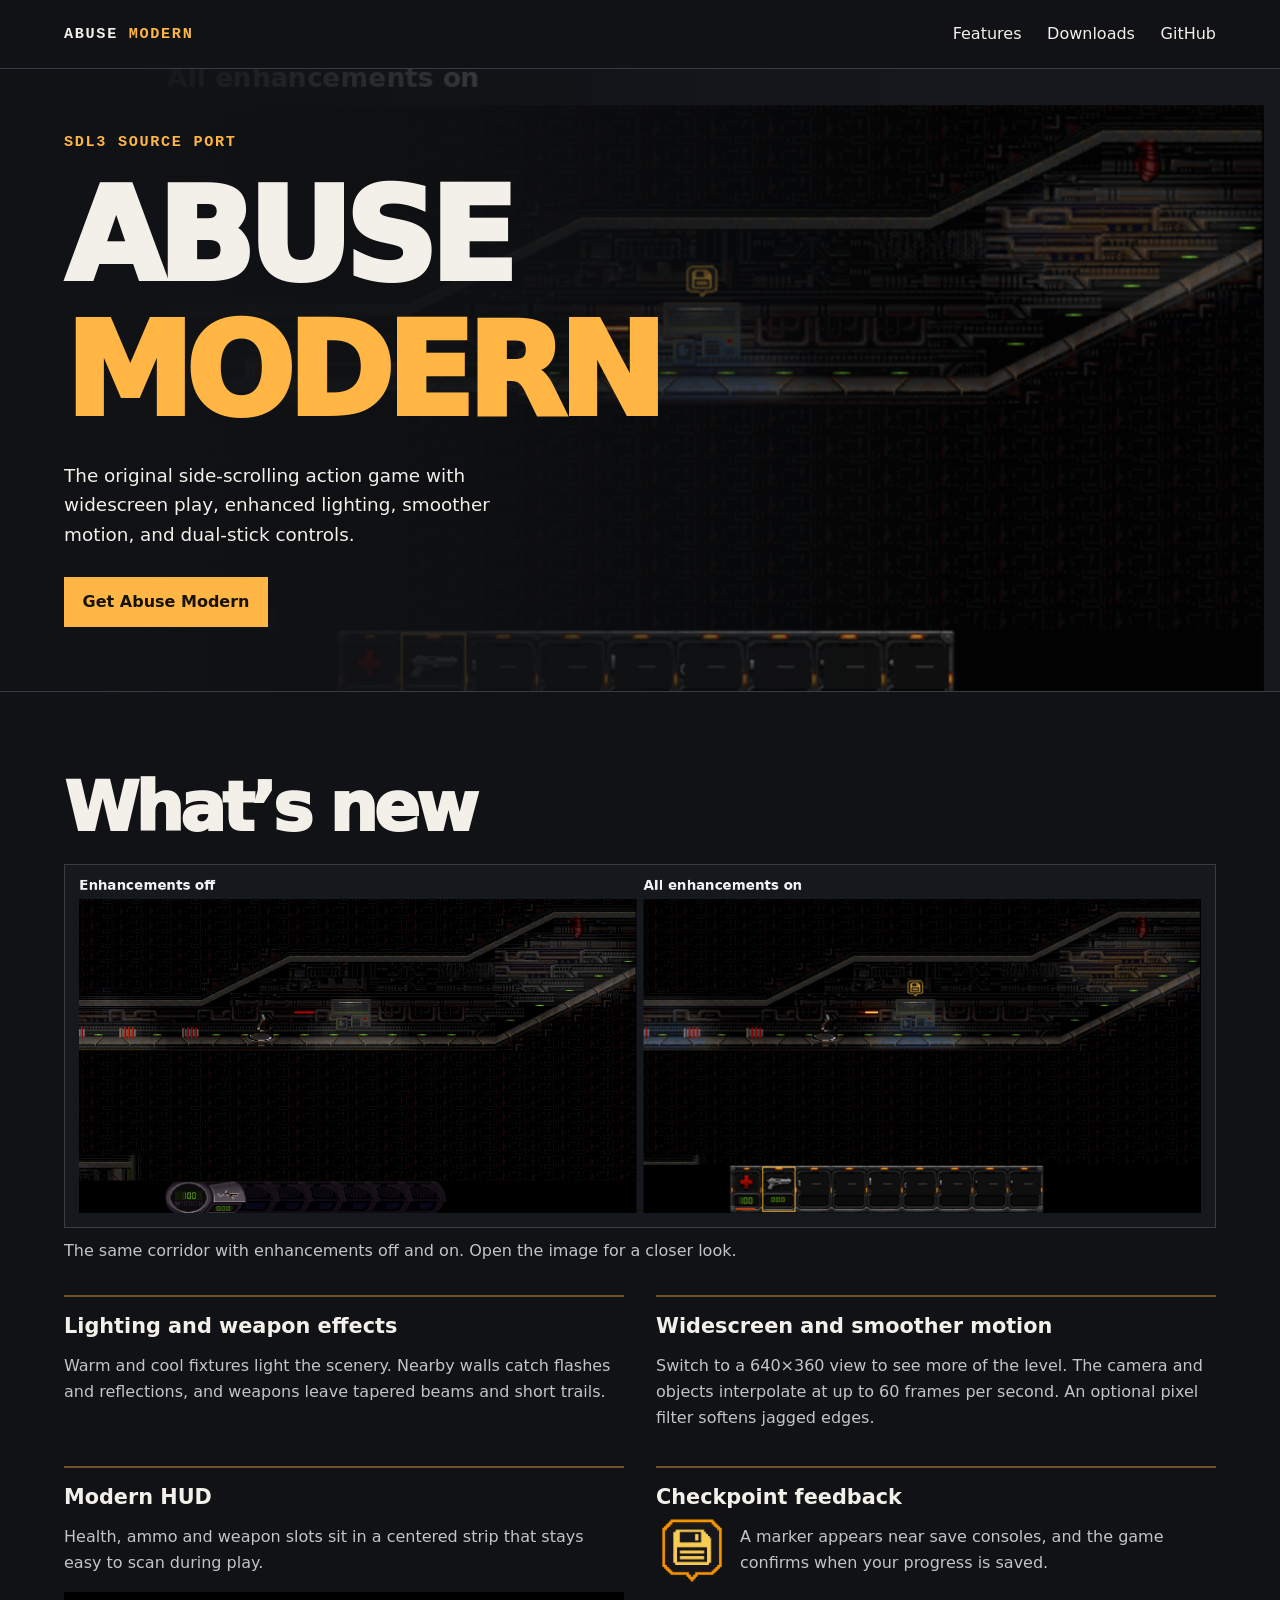
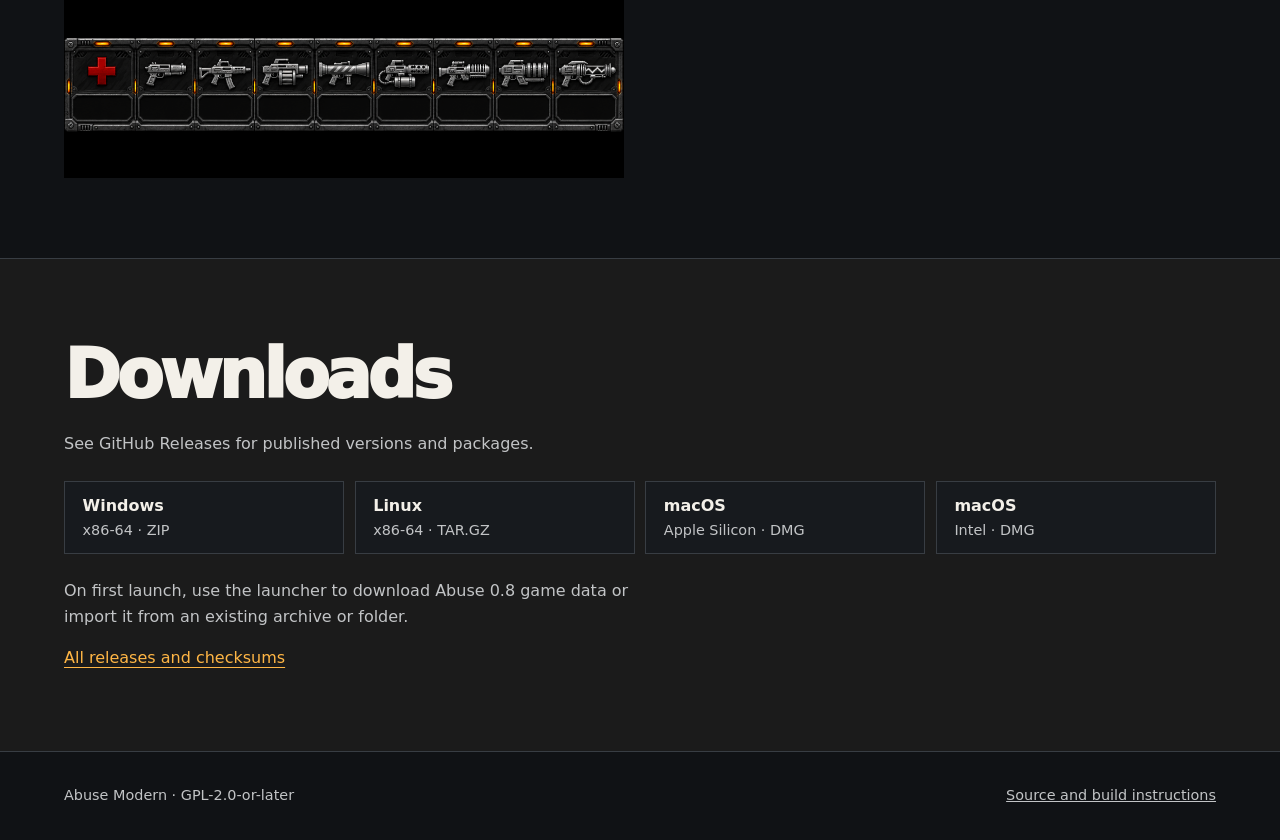
==== index.html @ 90b52fad "Publish Abuse Modern project page" ====
<!doctype html>
<html lang="en">
<head>
  <meta charset="utf-8">
  <meta name="viewport" content="width=device-width, initial-scale=1">
  <meta name="description" content="Abuse Modern brings the original side-scrolling action game to SDL3 with widescreen play, enhanced lighting, a redesigned HUD and dual-stick controls.">
  <meta name="theme-color" content="#101215">
  <title>Abuse Modern · SDL3 source port</title>
  <link rel="stylesheet" href="style.css">
  <script src="releases.js" defer></script>
</head>
<body>
  <header class="masthead">
    <nav class="wrap" aria-label="Main navigation">
      <a class="brand" href="#top">ABUSE <span>MODERN</span></a>
      <div class="nav-links">
        <a href="#features">Features</a>
        <a href="#downloads">Downloads</a>
        <a href="https://github.com/karapant/abuse-modern">GitHub</a>
      </div>
    </nav>
  </header>
  <main id="top">
    <section class="hero" aria-labelledby="title">
      <div class="wrap hero-content">
        <p class="kicker">SDL3 source port</p>
        <h1 id="title">ABUSE <span>MODERN</span></h1>
        <p class="intro">The original side-scrolling action game with widescreen play, enhanced lighting, smoother motion, and dual-stick controls.</p>
        <a class="button primary" href="#downloads">Get Abuse Modern</a>
      </div>
    </section>
    <section class="wrap section" id="features" aria-labelledby="feature-title">
      <h2 id="feature-title">What’s new</h2>
      <figure class="comparison">
        <a href="screenshots/enhancements-comparison.png">
          <img src="screenshots/enhancements-comparison.png" width="1948" height="600" alt="The same corridor with enhancements off on the left and on on the right. The enhanced view shows a redesigned HUD, a gold save marker, a brighter projectile trail and blue light on nearby terrain.">
        </a>
        <figcaption>The same corridor with enhancements off and on. Open the image for a closer look.</figcaption>
      </figure>
      <div class="features">
        <article>
          <h3>Lighting and weapon effects</h3>
          <p>Warm and cool fixtures light the scenery. Nearby walls catch flashes and reflections, and weapons leave tapered beams and short trails.</p>
        </article>
        <article>
          <h3>Widescreen and smoother motion</h3>
          <p>Switch to a 640×360 view to see more of the level. The camera and objects interpolate at up to 60 frames per second. An optional pixel filter softens jagged edges.</p>
        </article>
        <article>
          <h3>Modern HUD</h3>
          <p>Health, ammo and weapon slots sit in a centered strip that stays easy to scan during play.</p>
          <img class="hud" src="screenshots/hud-source.png" width="2172" height="724" loading="lazy" alt="The modern HUD artwork with a red health cross and eight weapon slots.">
        </article>
        <article>
          <h3>Checkpoint feedback</h3>
          <div class="checkpoint">
            <img src="screenshots/checkpoint-marker.png" width="1254" height="1254" loading="lazy" alt="Gold floppy-disk checkpoint marker.">
            <p>A marker appears near save consoles, and the game confirms when your progress is saved.</p>
          </div>
        </article>
      </div>
    </section>
    <section class="download-section" id="downloads" aria-labelledby="download-title">
      <div class="wrap section">
        <h2 id="download-title">Downloads</h2>
        <p id="release-status" role="status">See GitHub Releases for published versions and packages.</p>
        <ul class="downloads">
          <li><a class="button" data-package="windows-x86_64.zip" href="https://github.com/karapant/abuse-modern/releases">Windows <small>x86-64 · ZIP</small></a></li>
          <li><a class="button" data-package="linux-x86_64.tar.gz" href="https://github.com/karapant/abuse-modern/releases">Linux <small>x86-64 · TAR.GZ</small></a></li>
          <li><a class="button" data-package="macos-arm64.dmg" href="https://github.com/karapant/abuse-modern/releases">macOS <small>Apple Silicon · DMG</small></a></li>
          <li><a class="button" data-package="macos-x86_64.dmg" href="https://github.com/karapant/abuse-modern/releases">macOS <small>Intel · DMG</small></a></li>
        </ul>
        <p class="install">On first launch, use the launcher to download Abuse 0.8 game data or import it from an existing archive or folder.</p>
        <a class="text-link" href="https://github.com/karapant/abuse-modern/releases">All releases and checksums</a>
      </div>
    </section>
  </main>
  <footer class="wrap">
    <span>Abuse Modern · GPL-2.0-or-later</span>
    <a href="https://github.com/karapant/abuse-modern">Source and build instructions</a>
  </footer>
</body>
</html>
---- style.css ----
:root {
  color-scheme: dark;
  --background: #101215;
  --panel: #171a1e;
  --border: #383d43;
  --text: #f3f0e9;
  --muted: #c2c4c6;
  --accent: #ffb645;
  font-family: system-ui, sans-serif;
  background: var(--background);
  color: var(--text);
}
* { box-sizing: border-box; }
body { margin: 0; line-height: 1.6; }
a { color: inherit; }
a:focus-visible { outline: 3px solid var(--accent); outline-offset: 4px; }
a:hover { color: var(--accent); }
img { display: block; max-width: 100%; height: auto; }
.wrap { width: min(72rem, calc(100% - 3rem)); margin-inline: auto; }
.masthead { background: #101215; border-bottom: 1px solid var(--border); }
nav, footer { display: flex; align-items: center; justify-content: space-between; flex-wrap: wrap; gap: .75rem 2rem; }
nav { min-height: 4.25rem; padding-block: .8rem; }
nav a { text-decoration: none; }
.nav-links { display: flex; flex-wrap: wrap; gap: .5rem 1.6rem; }
.brand, .kicker { font: 700 .95rem/1.2 ui-monospace, monospace; letter-spacing: .11em; }
.brand span, .hero h1 span, .kicker { color: var(--accent); }
.hero {
  display: grid;
  align-items: center;
  min-height: 31rem;
  border-bottom: 1px solid var(--border);
  background-color: #121517;
  background-image: linear-gradient(90deg, #101215 8%, #101215d9 36%, #10121520 76%), url("screenshots/enhancements-comparison.png");
  background-position: center, right 28%;
  background-size: cover, max(1800px, 175vw) auto;
  background-repeat: no-repeat;
}
.hero-content { padding-block: 4rem; }
.kicker { text-transform: uppercase; margin: 0 0 1.2rem; }
h1, h2, h3 { line-height: 1.05; margin: 0; }
h1, h2 { font-family: "Arial Black", system-ui, sans-serif; font-weight: 950; letter-spacing: -.055em; }
h1 { font-size: clamp(3.6rem, 10vw, 8.4rem); }
h1 span { display: block; }
h2 { font-size: clamp(2.4rem, 5.3vw, 4.5rem); margin-bottom: 1.3rem; }
h3 { font-size: 1.3rem; }
.intro { max-width: 28rem; font-size: 1.15rem; margin-block: 1.35rem 1.75rem; }
.button {
  display: inline-block;
  padding: .7rem 1.1rem;
  background: var(--panel);
  border: 1px solid var(--border);
  font-weight: 750;
  text-decoration: none;
}
.button:hover { border-color: var(--accent); }
.button.primary { background: var(--accent); color: #17120b; border: 1px solid var(--accent); }
.button.primary:hover { background: #ffd085; }
.section { padding-block: clamp(2.8rem, 7vw, 5rem); }
.comparison { margin: 0; }
.comparison a { display: block; padding: .35rem; background: #15191d; border: 1px solid var(--border); }
.comparison a:hover { border-color: var(--accent); }
.comparison img { width: 100%; }
figcaption { margin-top: .6rem; color: var(--muted); }
.features { display: grid; grid-template-columns: repeat(2, minmax(0, 1fr)); gap: 1.25rem 2rem; margin-top: 2rem; }
.features article { border-top: 2px solid #725129; padding-top: 1.15rem; }
.features p, .install, #release-status { color: var(--muted); max-width: 58ch; }
.hud { width: 100%; background: black; }
.checkpoint { display: flex; align-items: center; gap: .75rem; }
.checkpoint img { width: 4.5rem; flex: none; }
.download-section { background: #1b1b1b; border-block: 1px solid var(--border); }
.downloads { list-style: none; padding: 0; display: grid; grid-template-columns: repeat(4, minmax(0, 1fr)); gap: .65rem; margin-block: 1.5rem; }
.downloads .button { width: 100%; height: 100%; }
.downloads small { display: block; color: var(--muted); font-size: .9rem; font-weight: 500; }
.text-link { color: var(--accent); text-underline-offset: .22em; }
footer { min-height: 5.5rem; padding-block: 1.2rem; color: var(--muted); font-size: .9rem; }
@media (max-width: 48rem) {
  .downloads { grid-template-columns: repeat(2, minmax(0, 1fr)); }
  .hero { min-height: 26rem; }
}
@media (max-width: 34rem) {
  .wrap { width: calc(100% - 2rem); }
  .features { grid-template-columns: 1fr; }
  .hero { background-image: linear-gradient(90deg, #101215f5, #10121582), url("screenshots/enhancements-comparison.png"); }
  .hero-content { padding-block: 3rem; }
}
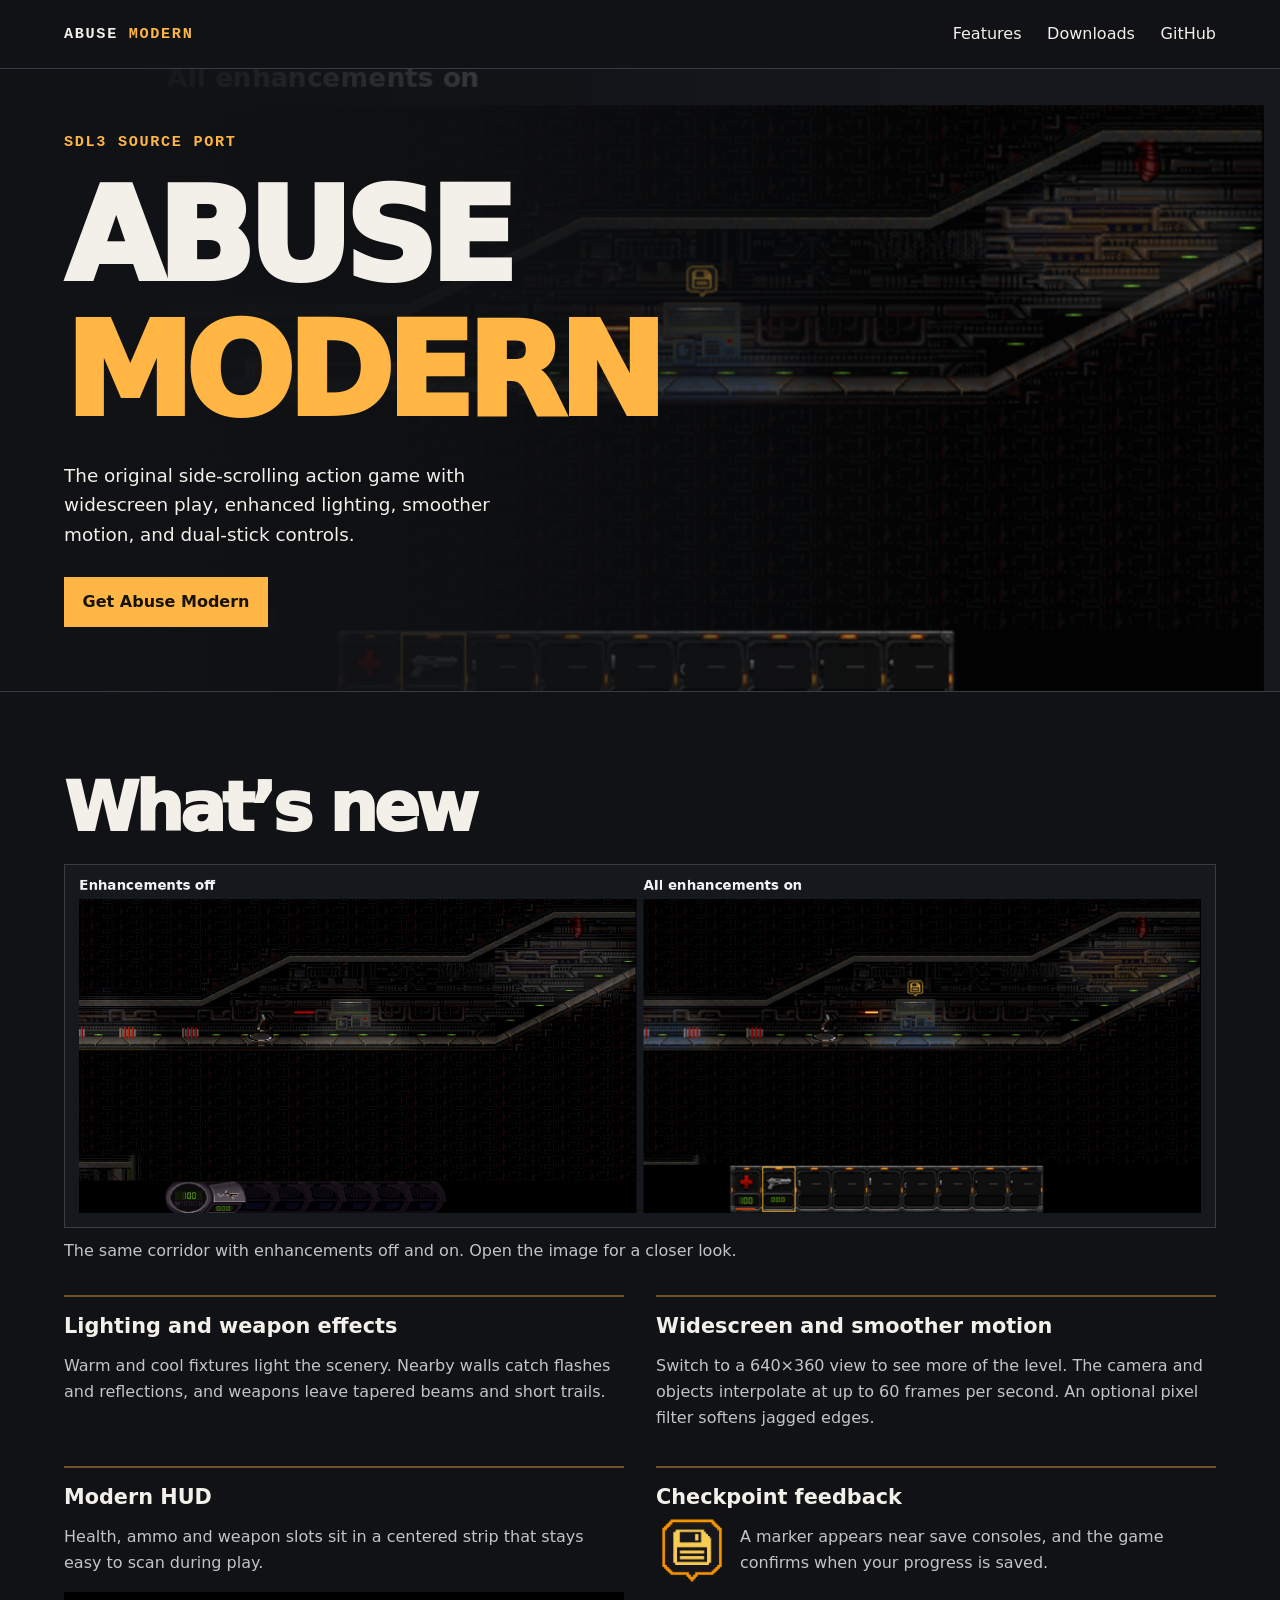
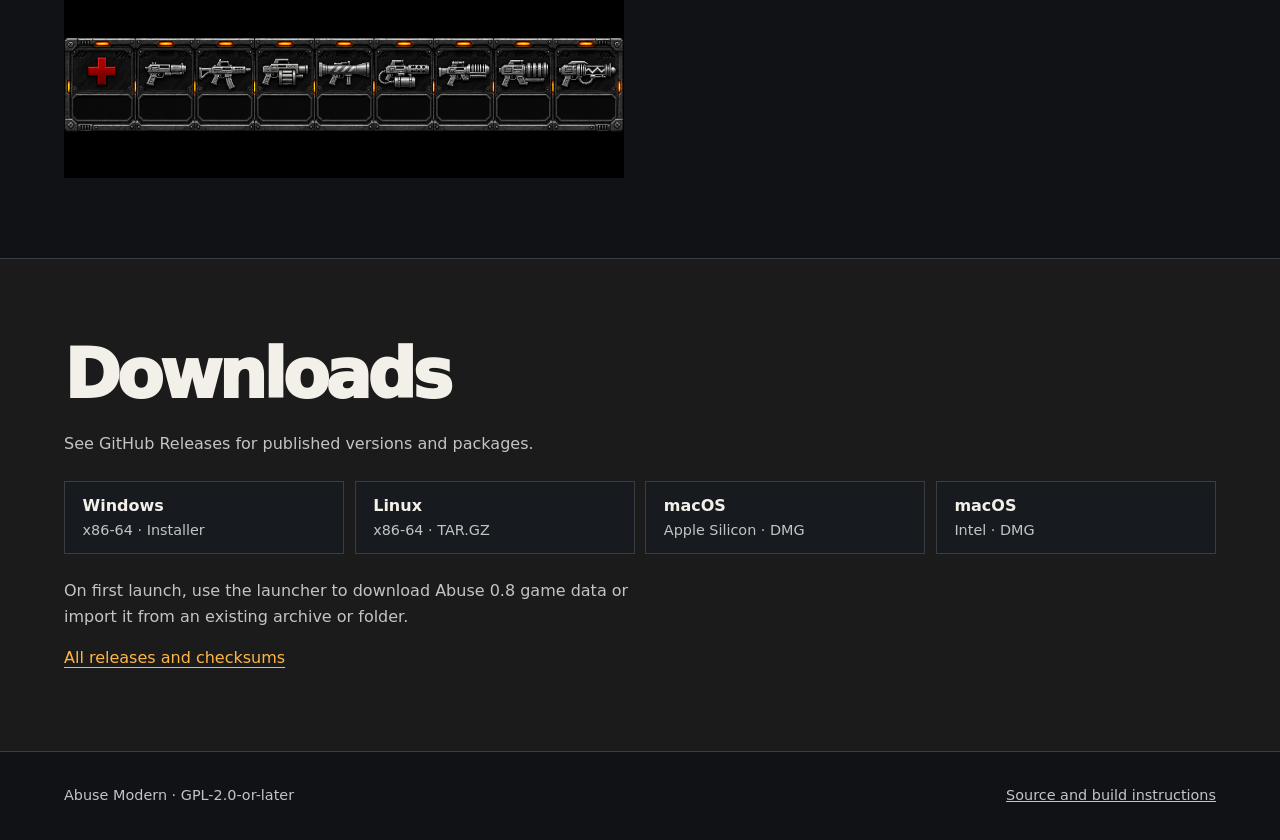
==== commit 89dd195a: "Point the Windows download button at the setup executable" ====
--- a/index.html
+++ b/index.html
@@ -65,7 +65,7 @@
         <h2 id="download-title">Downloads</h2>
         <p id="release-status" role="status">See GitHub Releases for published versions and packages.</p>
         <ul class="downloads">
-          <li><a class="button" data-package="windows-x86_64.zip" href="https://github.com/karapant/abuse-modern/releases">Windows <small>x86-64 · ZIP</small></a></li>
+          <li><a class="button" data-package="windows-x86_64-setup.exe" href="https://github.com/karapant/abuse-modern/releases">Windows <small>x86-64 · Installer</small></a></li>
           <li><a class="button" data-package="linux-x86_64.tar.gz" href="https://github.com/karapant/abuse-modern/releases">Linux <small>x86-64 · TAR.GZ</small></a></li>
           <li><a class="button" data-package="macos-arm64.dmg" href="https://github.com/karapant/abuse-modern/releases">macOS <small>Apple Silicon · DMG</small></a></li>
           <li><a class="button" data-package="macos-x86_64.dmg" href="https://github.com/karapant/abuse-modern/releases">macOS <small>Intel · DMG</small></a></li>
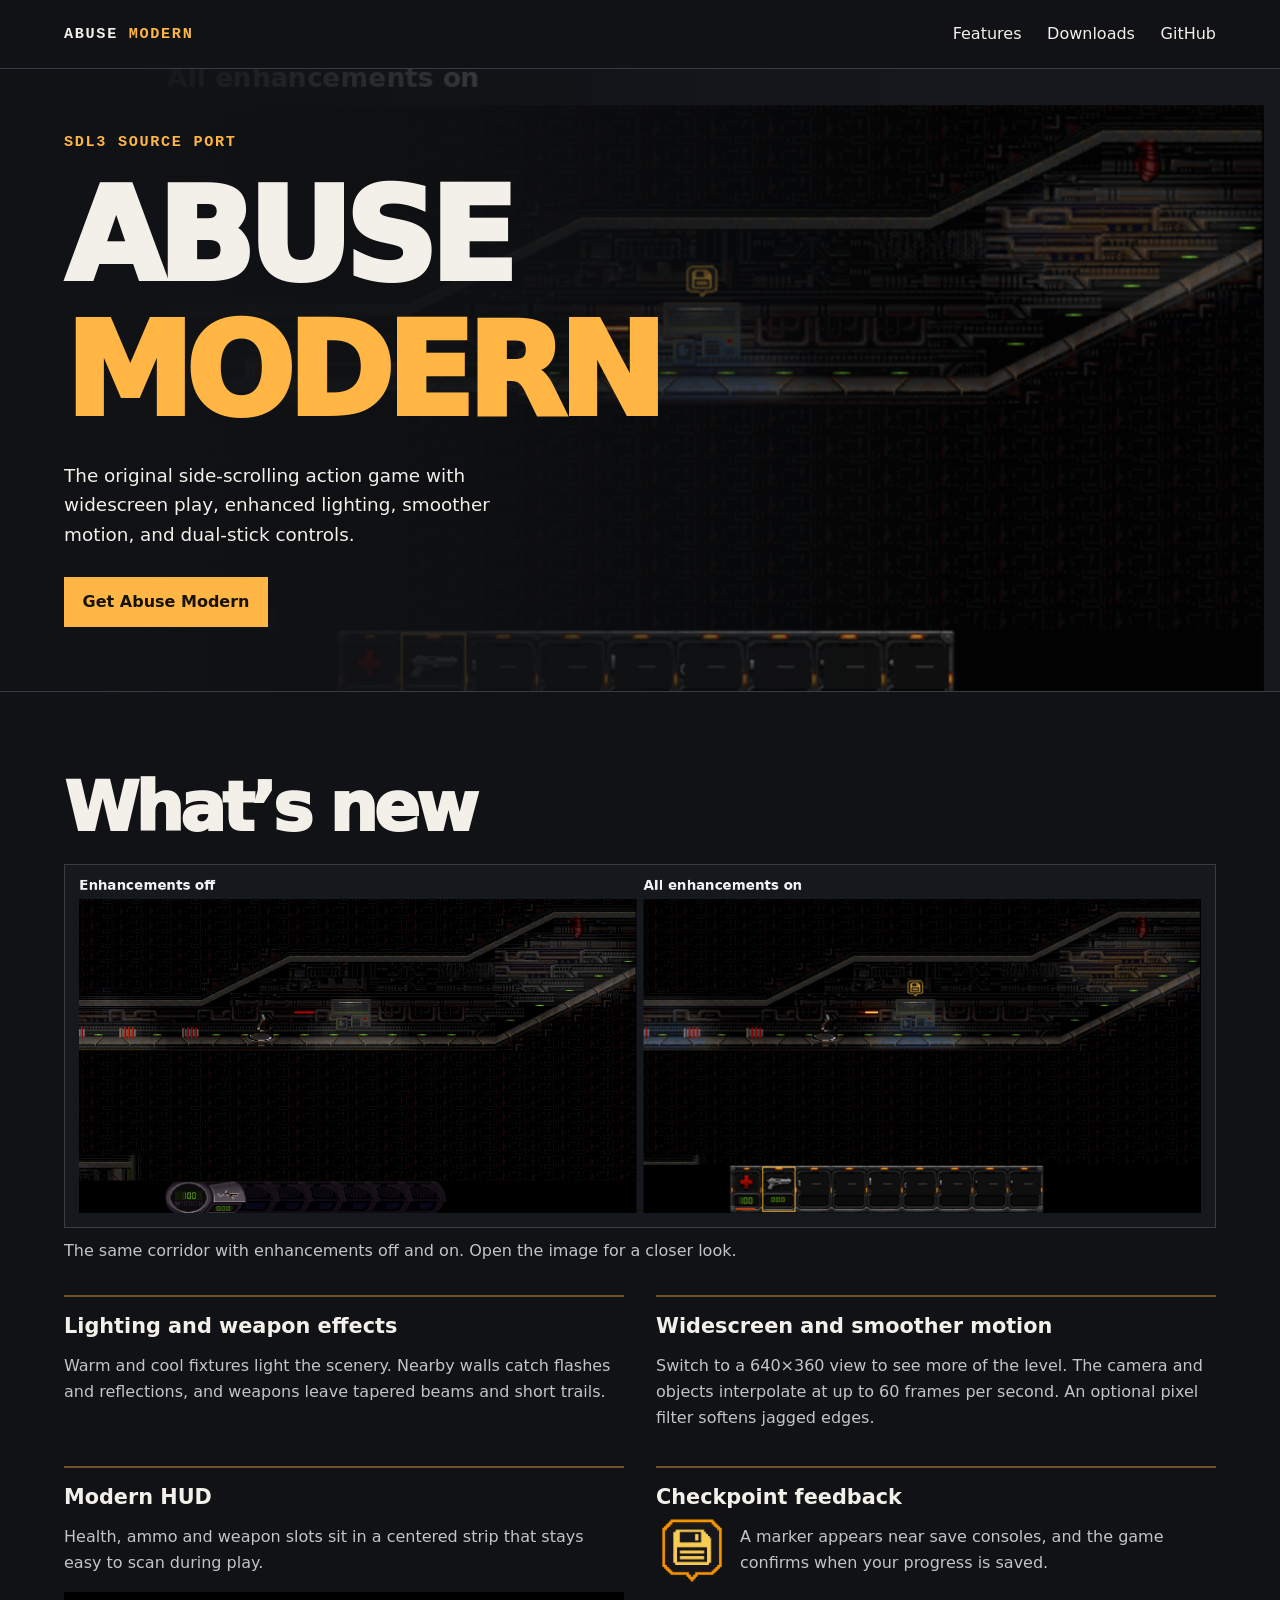
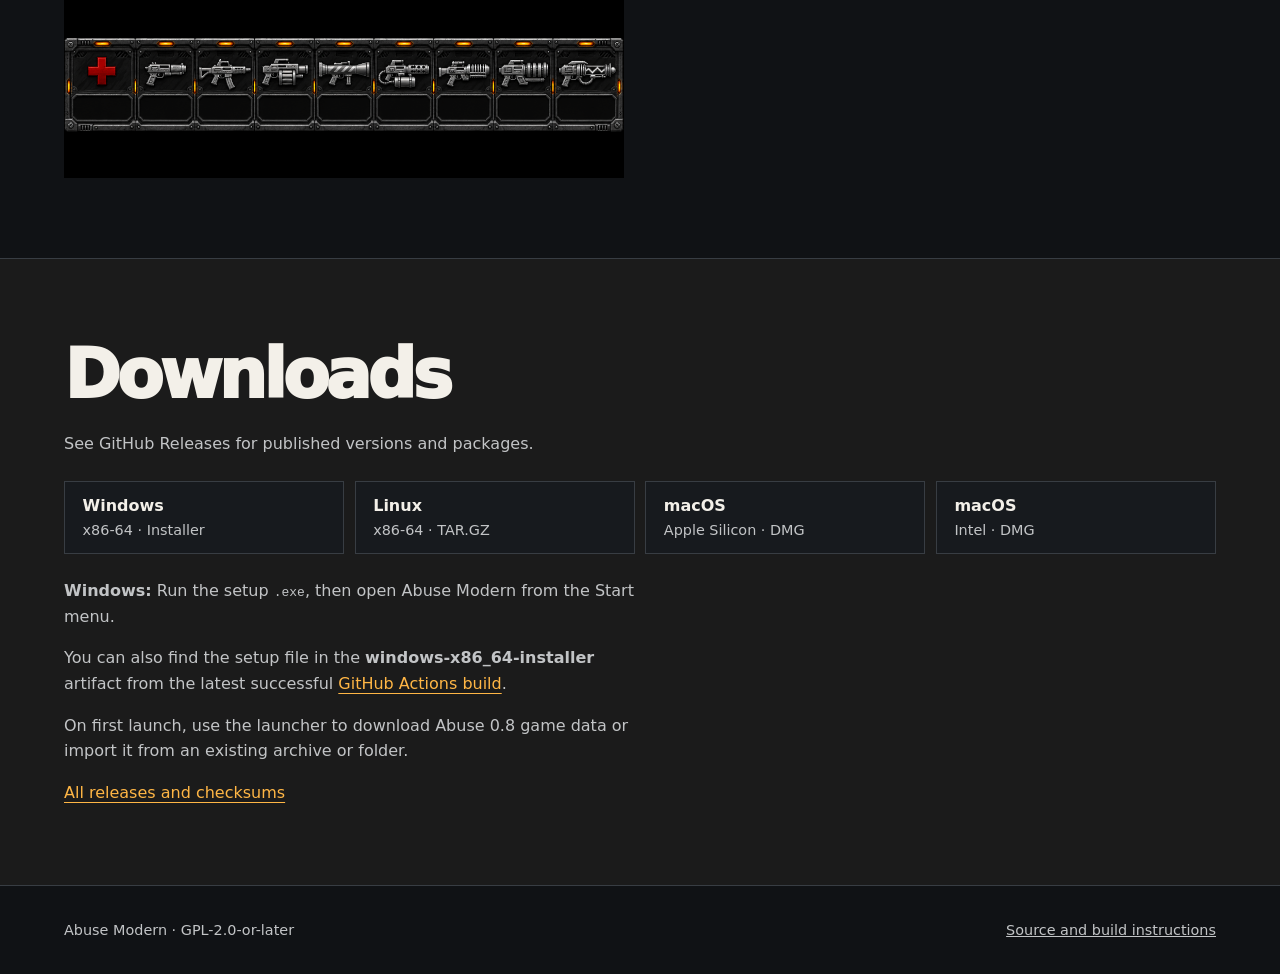
==== commit f9c3a434: "Show Windows setup instructions and the current build link" ====
--- a/index.html
+++ b/index.html
@@ -70,6 +70,8 @@
           <li><a class="button" data-package="macos-arm64.dmg" href="https://github.com/karapant/abuse-modern/releases">macOS <small>Apple Silicon · DMG</small></a></li>
           <li><a class="button" data-package="macos-x86_64.dmg" href="https://github.com/karapant/abuse-modern/releases">macOS <small>Intel · DMG</small></a></li>
         </ul>
+        <p class="install"><strong>Windows:</strong> Run the setup <code>.exe</code>, then open Abuse Modern from the Start menu.</p>
+        <p class="install" id="windows-build">You can also find the setup file in the <strong>windows-x86_64-installer</strong> artifact from the latest successful <a class="text-link" href="https://github.com/karapant/abuse-modern/actions/workflows/build.yml?query=branch%3Amain+is%3Asuccess">GitHub Actions build</a>.</p>
         <p class="install">On first launch, use the launcher to download Abuse 0.8 game data or import it from an existing archive or folder.</p>
         <a class="text-link" href="https://github.com/karapant/abuse-modern/releases">All releases and checksums</a>
       </div>
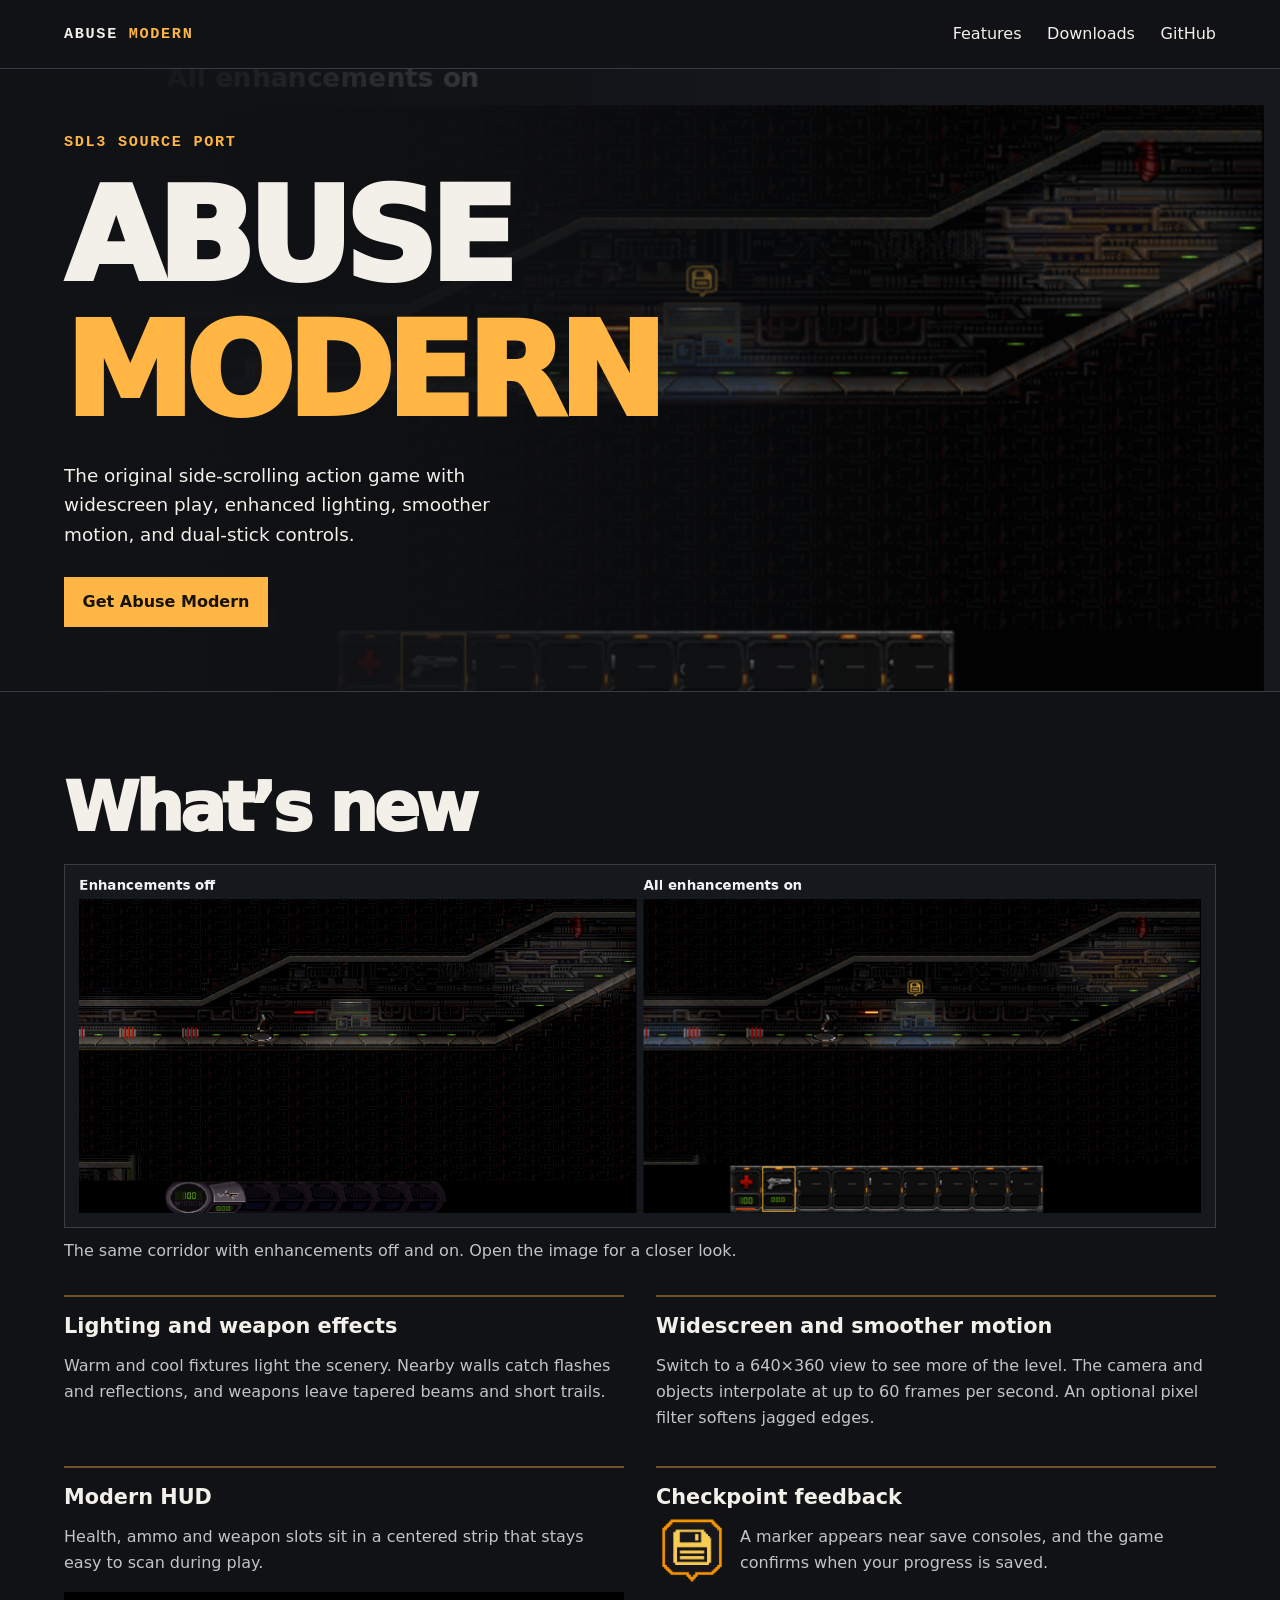
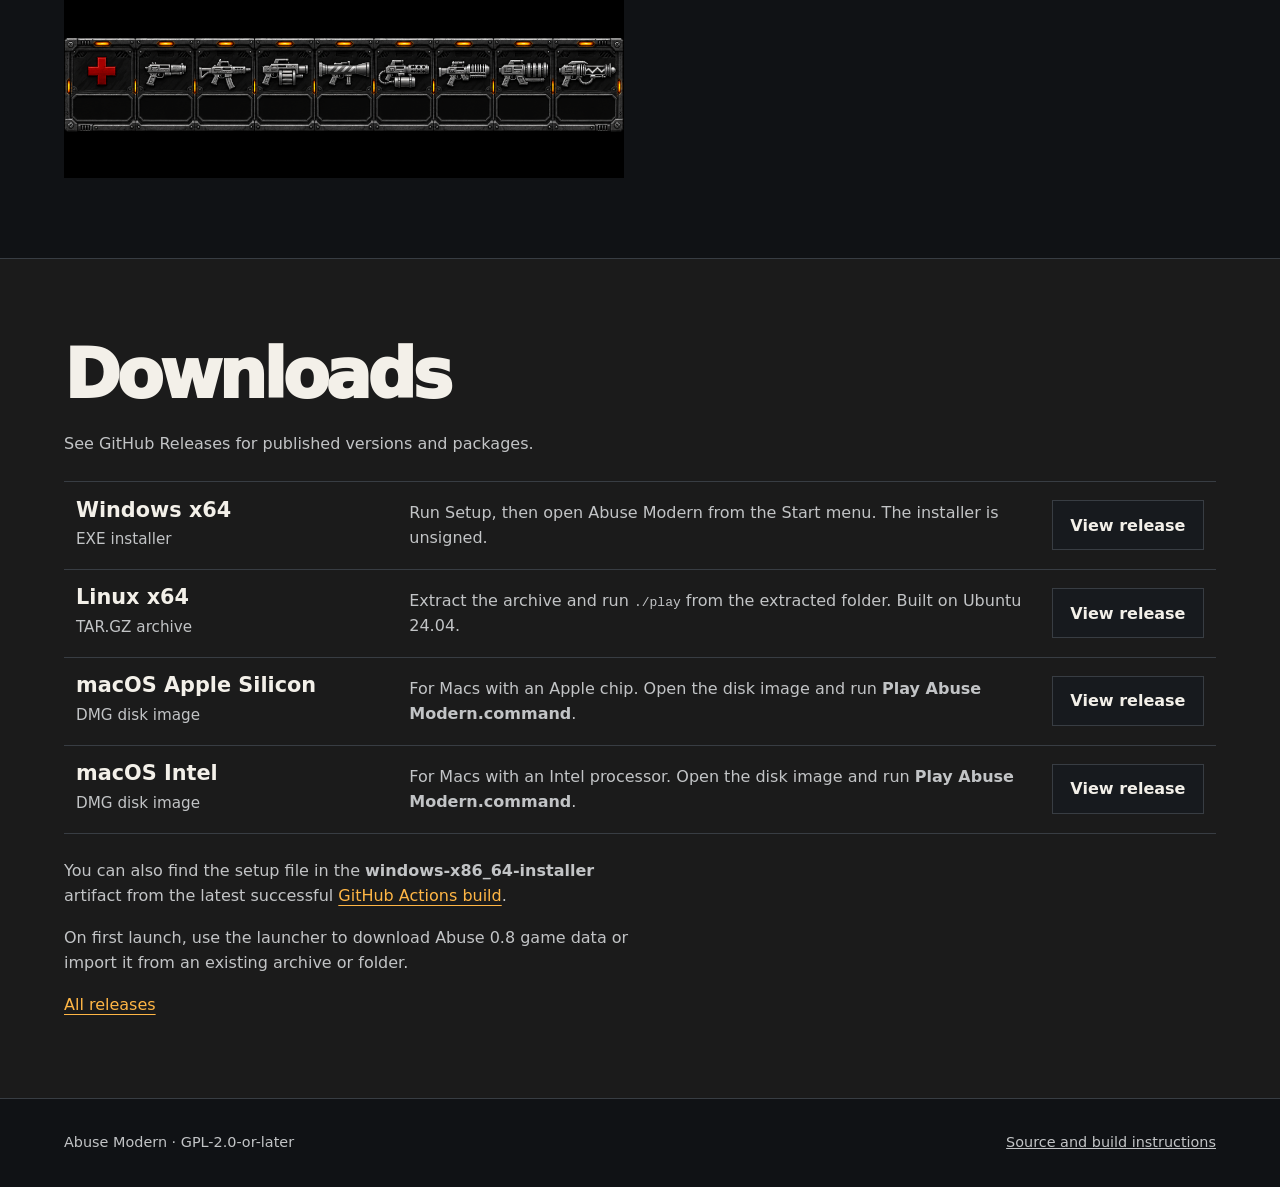
==== commit 30eadc30: "List download sizes and release details on GitHub Pages" ====
--- a/index.html
+++ b/index.html
@@ -63,17 +63,59 @@
     <section class="download-section" id="downloads" aria-labelledby="download-title">
       <div class="wrap section">
         <h2 id="download-title">Downloads</h2>
-        <p id="release-status" role="status">See GitHub Releases for published versions and packages.</p>
-        <ul class="downloads">
-          <li><a class="button" data-package="windows-x86_64-setup.exe" href="https://github.com/karapant/abuse-modern/releases">Windows <small>x86-64 · Installer</small></a></li>
-          <li><a class="button" data-package="linux-x86_64.tar.gz" href="https://github.com/karapant/abuse-modern/releases">Linux <small>x86-64 · TAR.GZ</small></a></li>
-          <li><a class="button" data-package="macos-arm64.dmg" href="https://github.com/karapant/abuse-modern/releases">macOS <small>Apple Silicon · DMG</small></a></li>
-          <li><a class="button" data-package="macos-x86_64.dmg" href="https://github.com/karapant/abuse-modern/releases">macOS <small>Intel · DMG</small></a></li>
+        <div class="release-summary">
+          <p id="release-status" role="status">See GitHub Releases for published versions and packages.</p>
+          <a class="text-link" id="release-notes" hidden>Release notes</a>
+        </div>
+        <ul class="downloads" role="list">
+          <li data-package="windows-x86_64-setup.exe" data-platform="Windows x64">
+            <div class="download-platform">
+              <h3>Windows x64</h3>
+              <p>EXE installer <span data-size hidden></span></p>
+            </div>
+            <p class="download-install">Run Setup, then open Abuse Modern from the Start menu. The installer is unsigned.</p>
+            <div class="download-actions">
+              <a class="button" data-download href="https://github.com/karapant/abuse-modern/releases">View release</a>
+              <a class="text-link" data-checksum hidden>SHA-256</a>
+            </div>
+          </li>
+          <li data-package="linux-x86_64.tar.gz" data-platform="Linux x64">
+            <div class="download-platform">
+              <h3>Linux x64</h3>
+              <p>TAR.GZ archive <span data-size hidden></span></p>
+            </div>
+            <p class="download-install">Extract the archive and run <code>./play</code> from the extracted folder. Built on Ubuntu 24.04.</p>
+            <div class="download-actions">
+              <a class="button" data-download href="https://github.com/karapant/abuse-modern/releases">View release</a>
+              <a class="text-link" data-checksum hidden>SHA-256</a>
+            </div>
+          </li>
+          <li data-package="macos-arm64.dmg" data-platform="macOS Apple Silicon">
+            <div class="download-platform">
+              <h3>macOS Apple Silicon</h3>
+              <p>DMG disk image <span data-size hidden></span></p>
+            </div>
+            <p class="download-install">For Macs with an Apple chip. Open the disk image and run <strong>Play Abuse Modern.command</strong>.</p>
+            <div class="download-actions">
+              <a class="button" data-download href="https://github.com/karapant/abuse-modern/releases">View release</a>
+              <a class="text-link" data-checksum hidden>SHA-256</a>
+            </div>
+          </li>
+          <li data-package="macos-x86_64.dmg" data-platform="macOS Intel">
+            <div class="download-platform">
+              <h3>macOS Intel</h3>
+              <p>DMG disk image <span data-size hidden></span></p>
+            </div>
+            <p class="download-install">For Macs with an Intel processor. Open the disk image and run <strong>Play Abuse Modern.command</strong>.</p>
+            <div class="download-actions">
+              <a class="button" data-download href="https://github.com/karapant/abuse-modern/releases">View release</a>
+              <a class="text-link" data-checksum hidden>SHA-256</a>
+            </div>
+          </li>
         </ul>
-        <p class="install"><strong>Windows:</strong> Run the setup <code>.exe</code>, then open Abuse Modern from the Start menu.</p>
         <p class="install" id="windows-build">You can also find the setup file in the <strong>windows-x86_64-installer</strong> artifact from the latest successful <a class="text-link" href="https://github.com/karapant/abuse-modern/actions/workflows/build.yml?query=branch%3Amain+is%3Asuccess">GitHub Actions build</a>.</p>
         <p class="install">On first launch, use the launcher to download Abuse 0.8 game data or import it from an existing archive or folder.</p>
-        <a class="text-link" href="https://github.com/karapant/abuse-modern/releases">All releases and checksums</a>
+        <a class="text-link" href="https://github.com/karapant/abuse-modern/releases">All releases</a>
       </div>
     </section>
   </main>
--- a/style.css
+++ b/style.css
@@ -68,18 +68,32 @@
 .checkpoint { display: flex; align-items: center; gap: .75rem; }
 .checkpoint img { width: 4.5rem; flex: none; }
 .download-section { background: #1b1b1b; border-block: 1px solid var(--border); }
-.downloads { list-style: none; padding: 0; display: grid; grid-template-columns: repeat(4, minmax(0, 1fr)); gap: .65rem; margin-block: 1.5rem; }
-.downloads .button { width: 100%; height: 100%; }
-.downloads small { display: block; color: var(--muted); font-size: .9rem; font-weight: 500; }
+.release-summary { display: flex; flex-wrap: wrap; align-items: center; gap: .25rem 1.25rem; }
+.release-summary p { margin: 0; }
+.downloads { list-style: none; padding: 0; margin-block: 1.5rem; border-top: 1px solid var(--border); }
+.downloads li {
+  display: grid;
+  grid-template-columns: minmax(12rem, 1fr) minmax(0, 2fr) auto;
+  align-items: center;
+  gap: .65rem 1.5rem;
+  padding: 1.1rem .75rem;
+  border-bottom: 1px solid var(--border);
+}
+.downloads p { margin: 0; color: var(--muted); }
+.download-platform p { margin-top: .35rem; font-size: .95rem; }
+.download-actions { display: flex; flex-wrap: wrap; align-items: center; gap: .65rem 1rem; }
+.download-actions .button { min-width: 8rem; text-align: center; }
 .text-link { color: var(--accent); text-underline-offset: .22em; }
 footer { min-height: 5.5rem; padding-block: 1.2rem; color: var(--muted); font-size: .9rem; }
 @media (max-width: 48rem) {
-  .downloads { grid-template-columns: repeat(2, minmax(0, 1fr)); }
+  .downloads li { grid-template-columns: minmax(0, 1fr) auto; }
+  .download-install { grid-column: 1 / -1; grid-row: 2; }
   .hero { min-height: 26rem; }
 }
 @media (max-width: 34rem) {
   .wrap { width: calc(100% - 2rem); }
   .features { grid-template-columns: 1fr; }
+  .downloads li { grid-template-columns: 1fr; padding-inline: 0; }
   .hero { background-image: linear-gradient(90deg, #101215f5, #10121582), url("screenshots/enhancements-comparison.png"); }
   .hero-content { padding-block: 3rem; }
 }
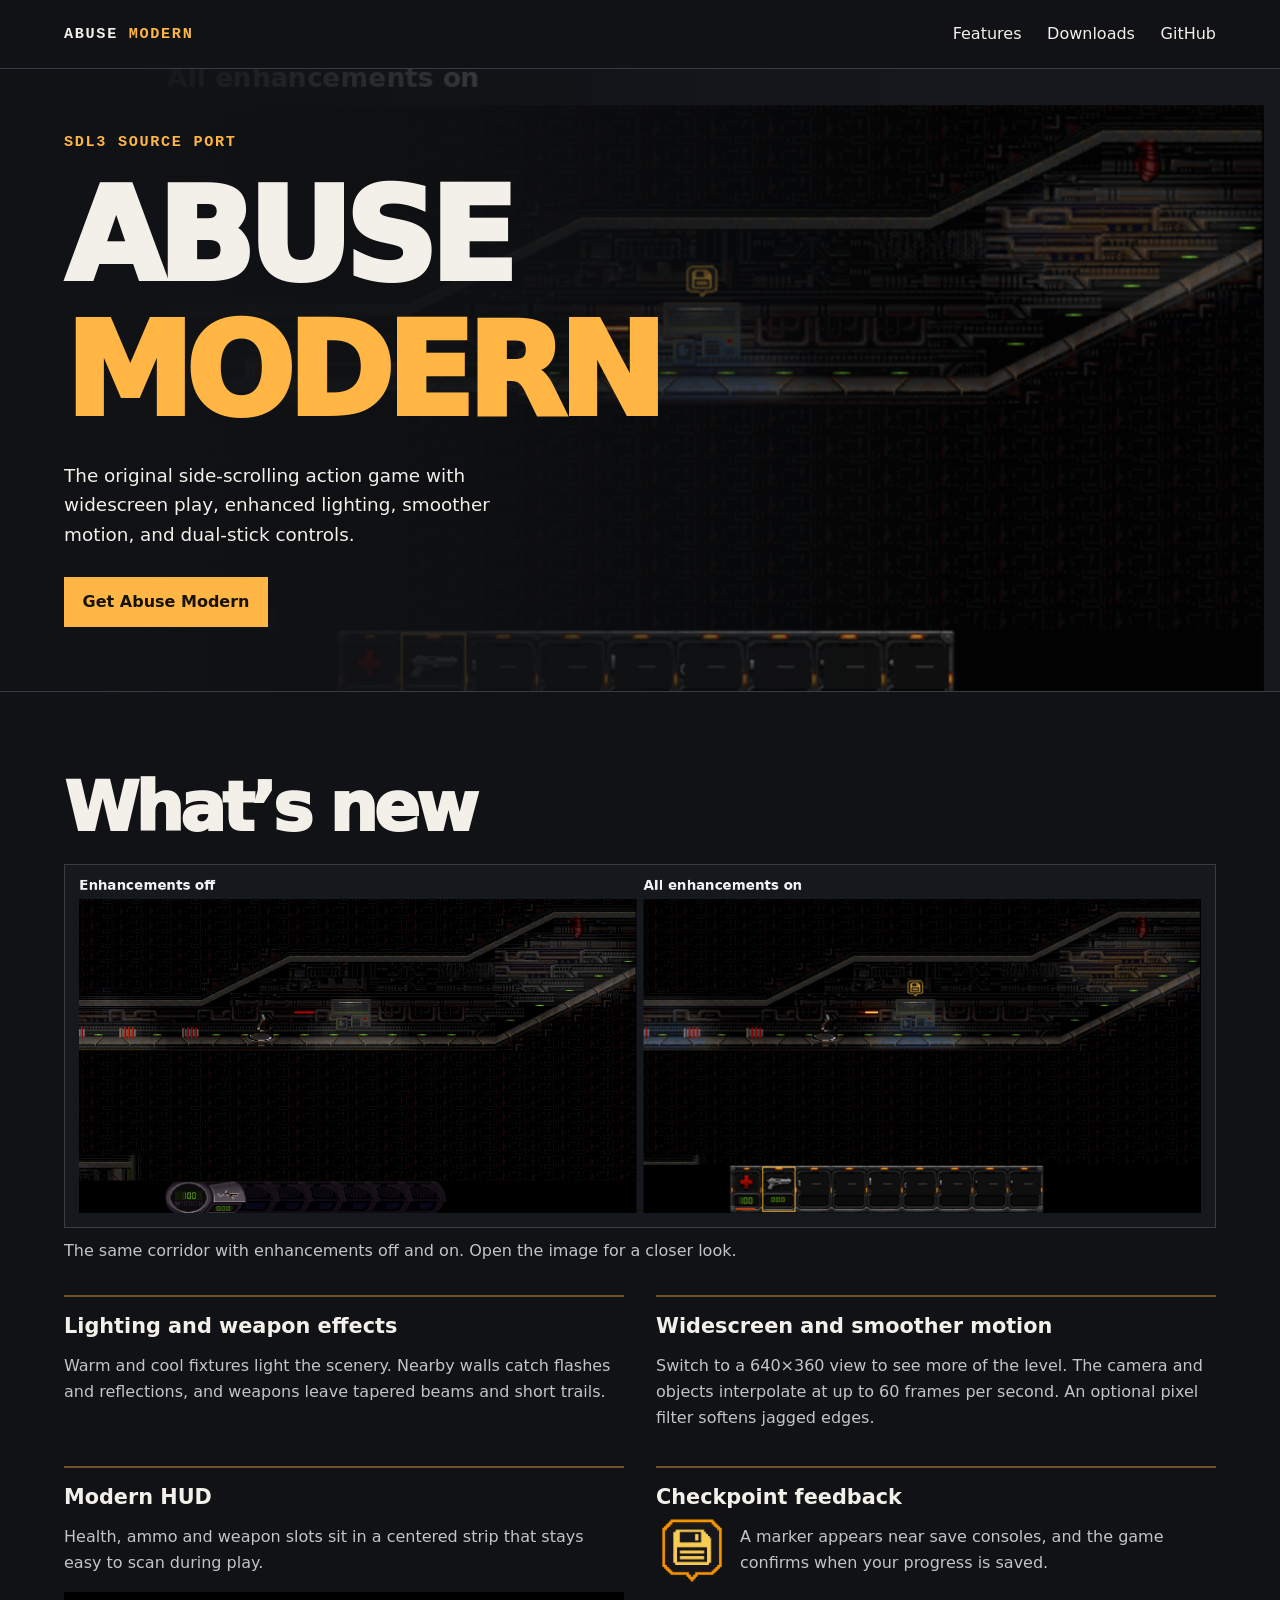
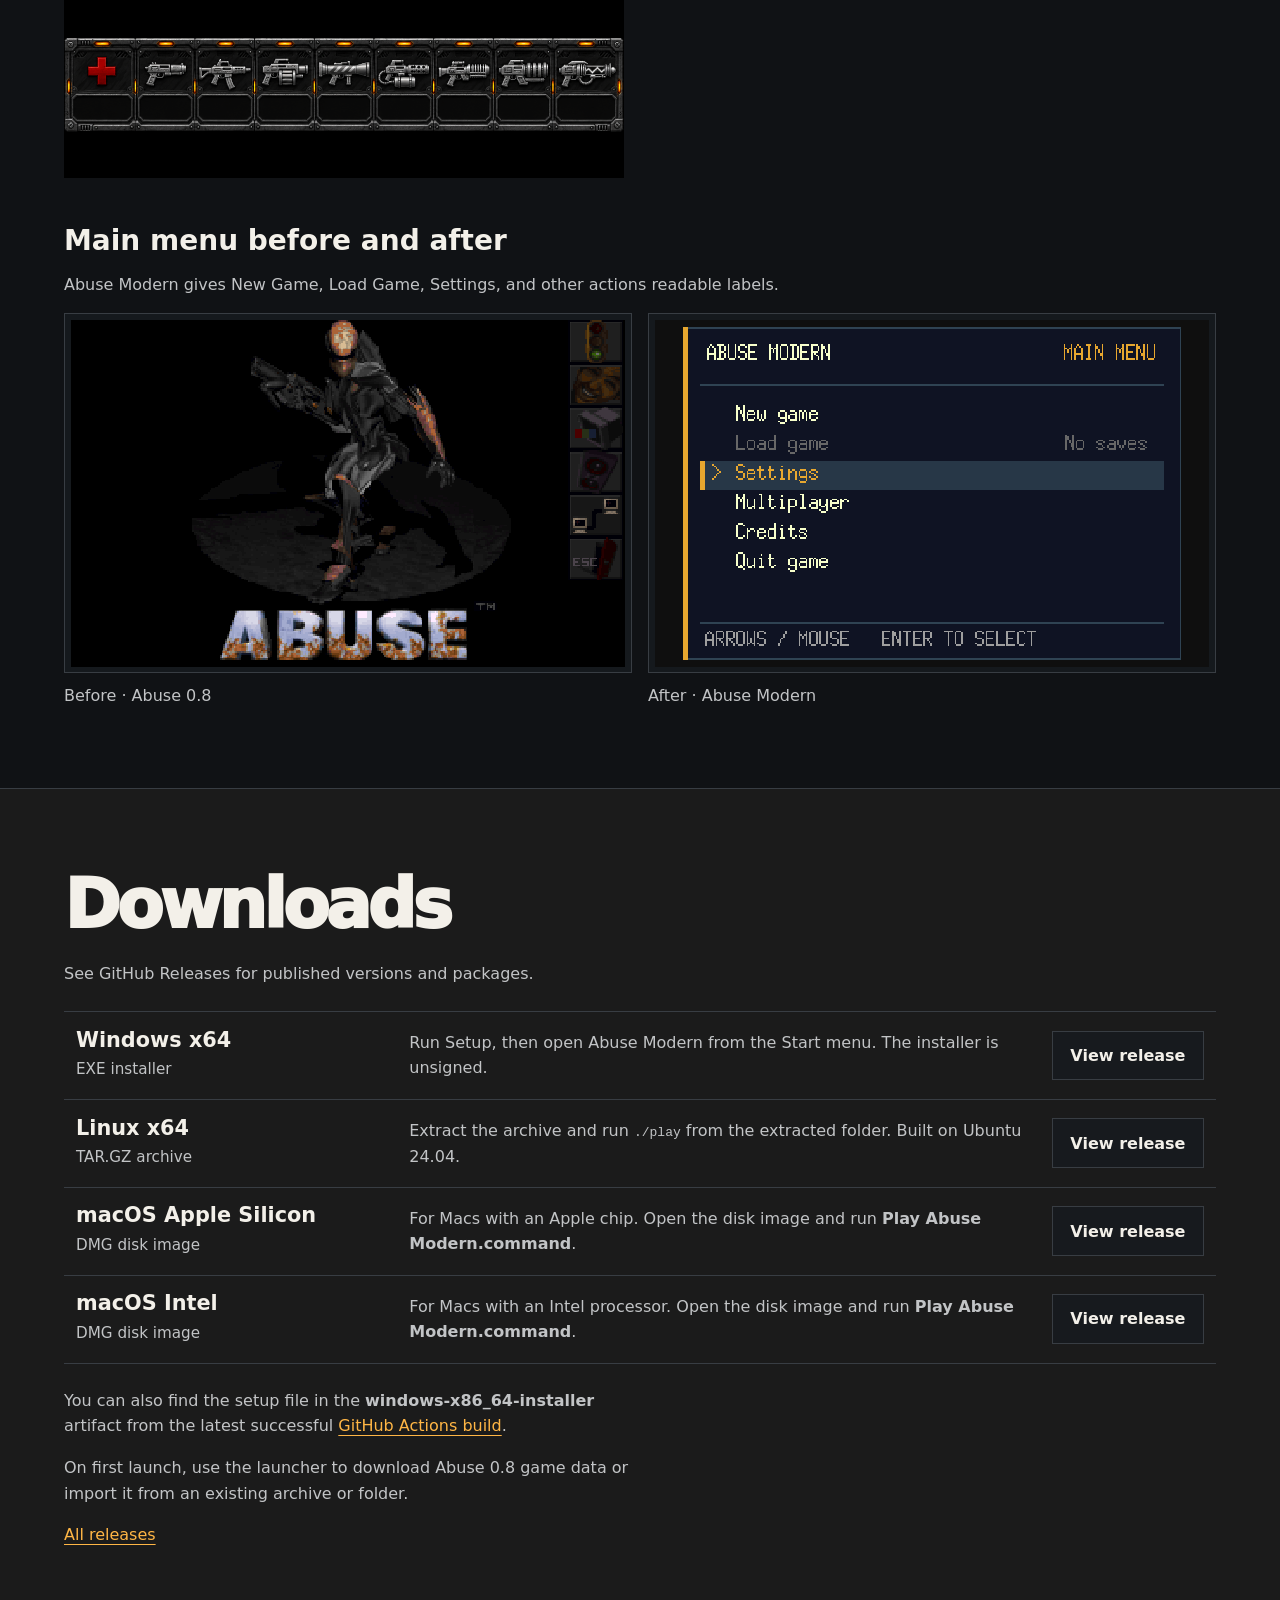
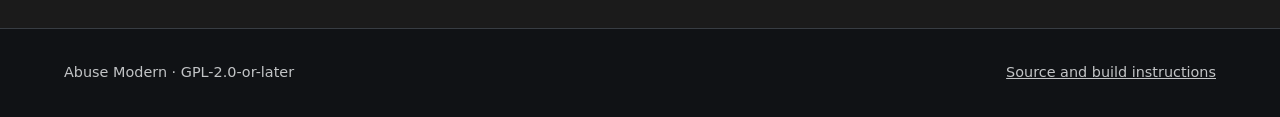
==== commit 338bbbe2: "Show the classic and modern main menus on the project page" ====
--- a/index.html
+++ b/index.html
@@ -59,6 +59,24 @@
           </div>
         </article>
       </div>
+        <section class="menu-comparison" aria-labelledby="menu-title">
+          <h3 id="menu-title">Main menu before and after</h3>
+          <p>Abuse Modern gives New Game, Load Game, Settings, and other actions readable labels.</p>
+          <div class="menu-screenshots">
+            <figure class="comparison">
+              <a href="screenshots/main-menu-classic.png">
+                <img src="screenshots/main-menu-classic.png" width="320" height="200" loading="lazy" alt="The Abuse 0.8 title screen with a vertical strip of unlabeled icon buttons along the right side.">
+              </a>
+              <figcaption>Before · Abuse 0.8</figcaption>
+            </figure>
+            <figure class="comparison">
+              <a href="screenshots/main-menu-modern.png">
+                <img src="screenshots/main-menu-modern.png" width="320" height="200" loading="lazy" alt="The Abuse Modern title screen with a labeled list of main menu actions.">
+              </a>
+              <figcaption>After · Abuse Modern</figcaption>
+            </figure>
+          </div>
+        </section>
     </section>
     <section class="download-section" id="downloads" aria-labelledby="download-title">
       <div class="wrap section">
--- a/style.css
+++ b/style.css
@@ -67,6 +67,11 @@
 .hud { width: 100%; background: black; }
 .checkpoint { display: flex; align-items: center; gap: .75rem; }
 .checkpoint img { width: 4.5rem; flex: none; }
+.menu-comparison { margin-top: 3rem; }
+.menu-comparison h3 { font-size: 1.75rem; }
+.menu-comparison p { color: var(--muted); }
+.menu-screenshots { display: grid; grid-template-columns: repeat(2, minmax(0, 1fr)); gap: 1rem; }
+.menu-screenshots img { image-rendering: pixelated; }
 .download-section { background: #1b1b1b; border-block: 1px solid var(--border); }
 .release-summary { display: flex; flex-wrap: wrap; align-items: center; gap: .25rem 1.25rem; }
 .release-summary p { margin: 0; }
@@ -92,7 +97,7 @@
 }
 @media (max-width: 34rem) {
   .wrap { width: calc(100% - 2rem); }
-  .features { grid-template-columns: 1fr; }
+  .features, .menu-screenshots { grid-template-columns: 1fr; }
   .downloads li { grid-template-columns: 1fr; padding-inline: 0; }
   .hero { background-image: linear-gradient(90deg, #101215f5, #10121582), url("screenshots/enhancements-comparison.png"); }
   .hero-content { padding-block: 3rem; }
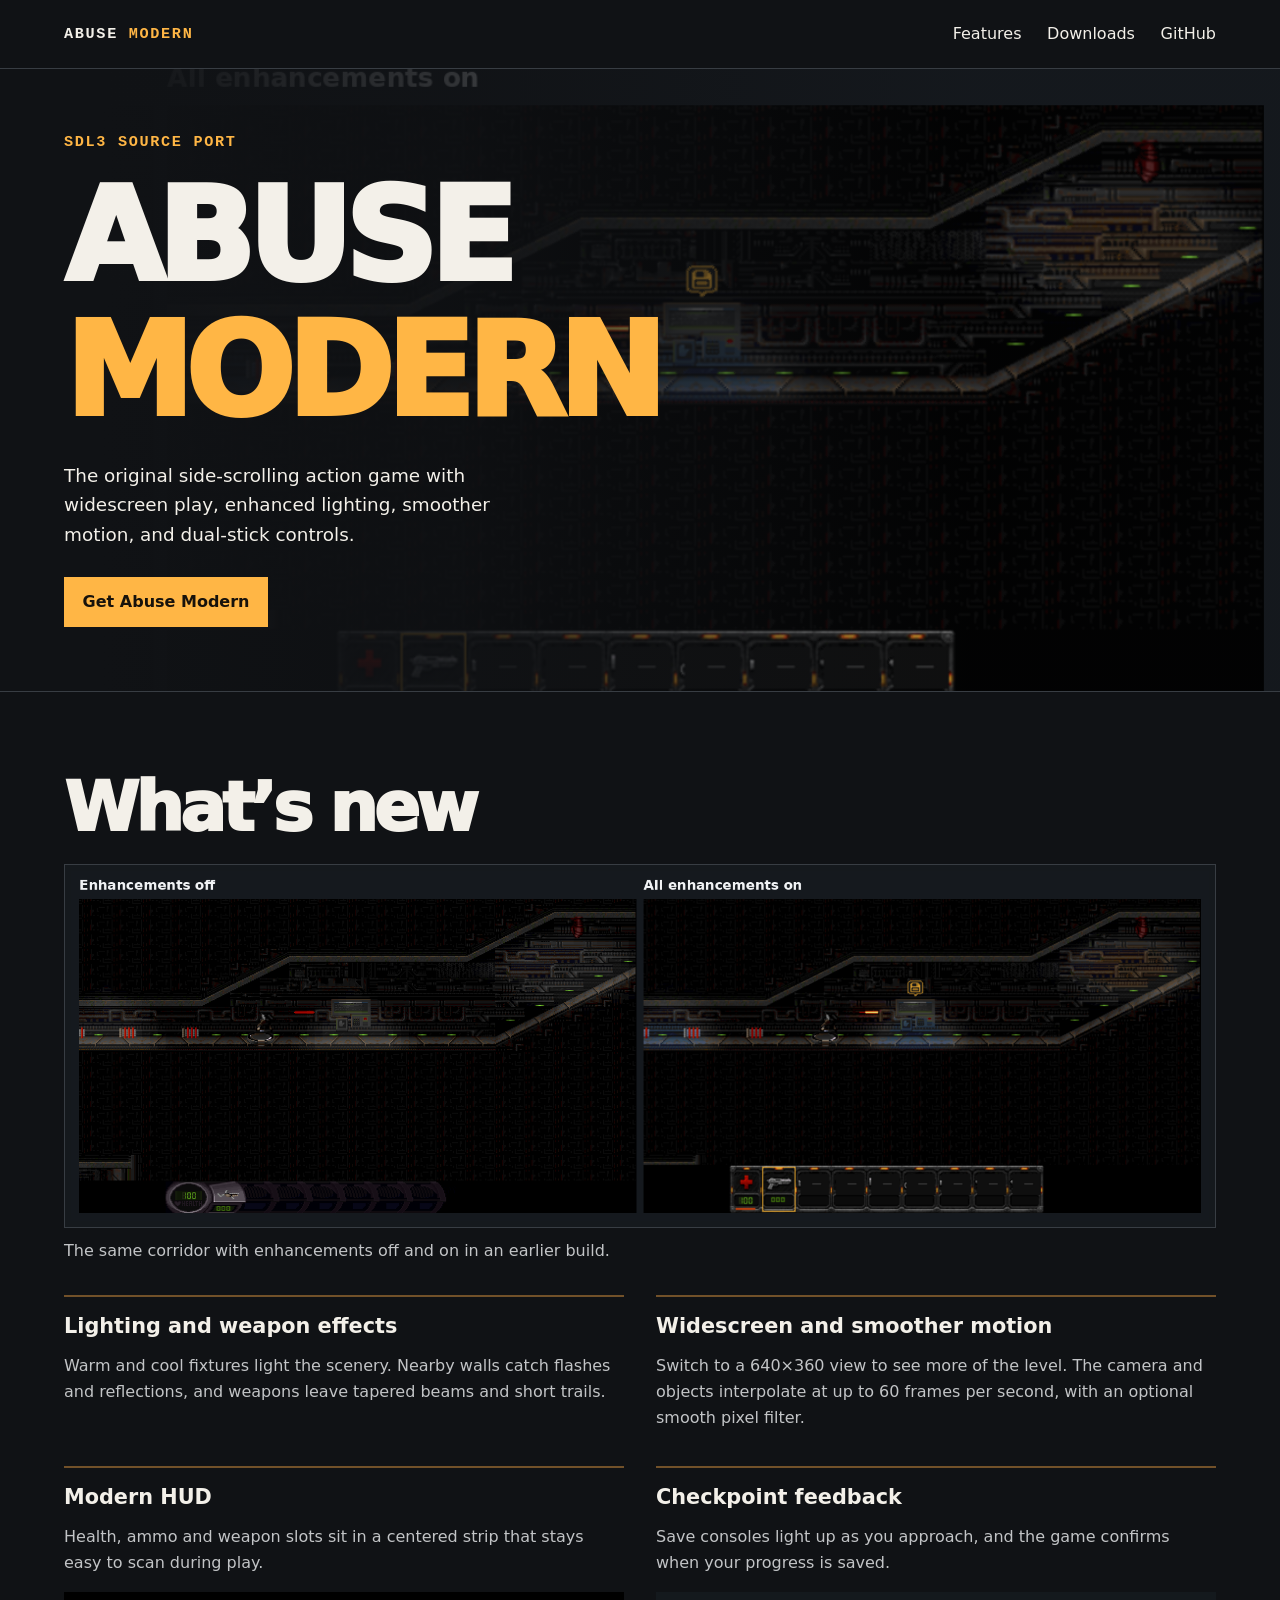
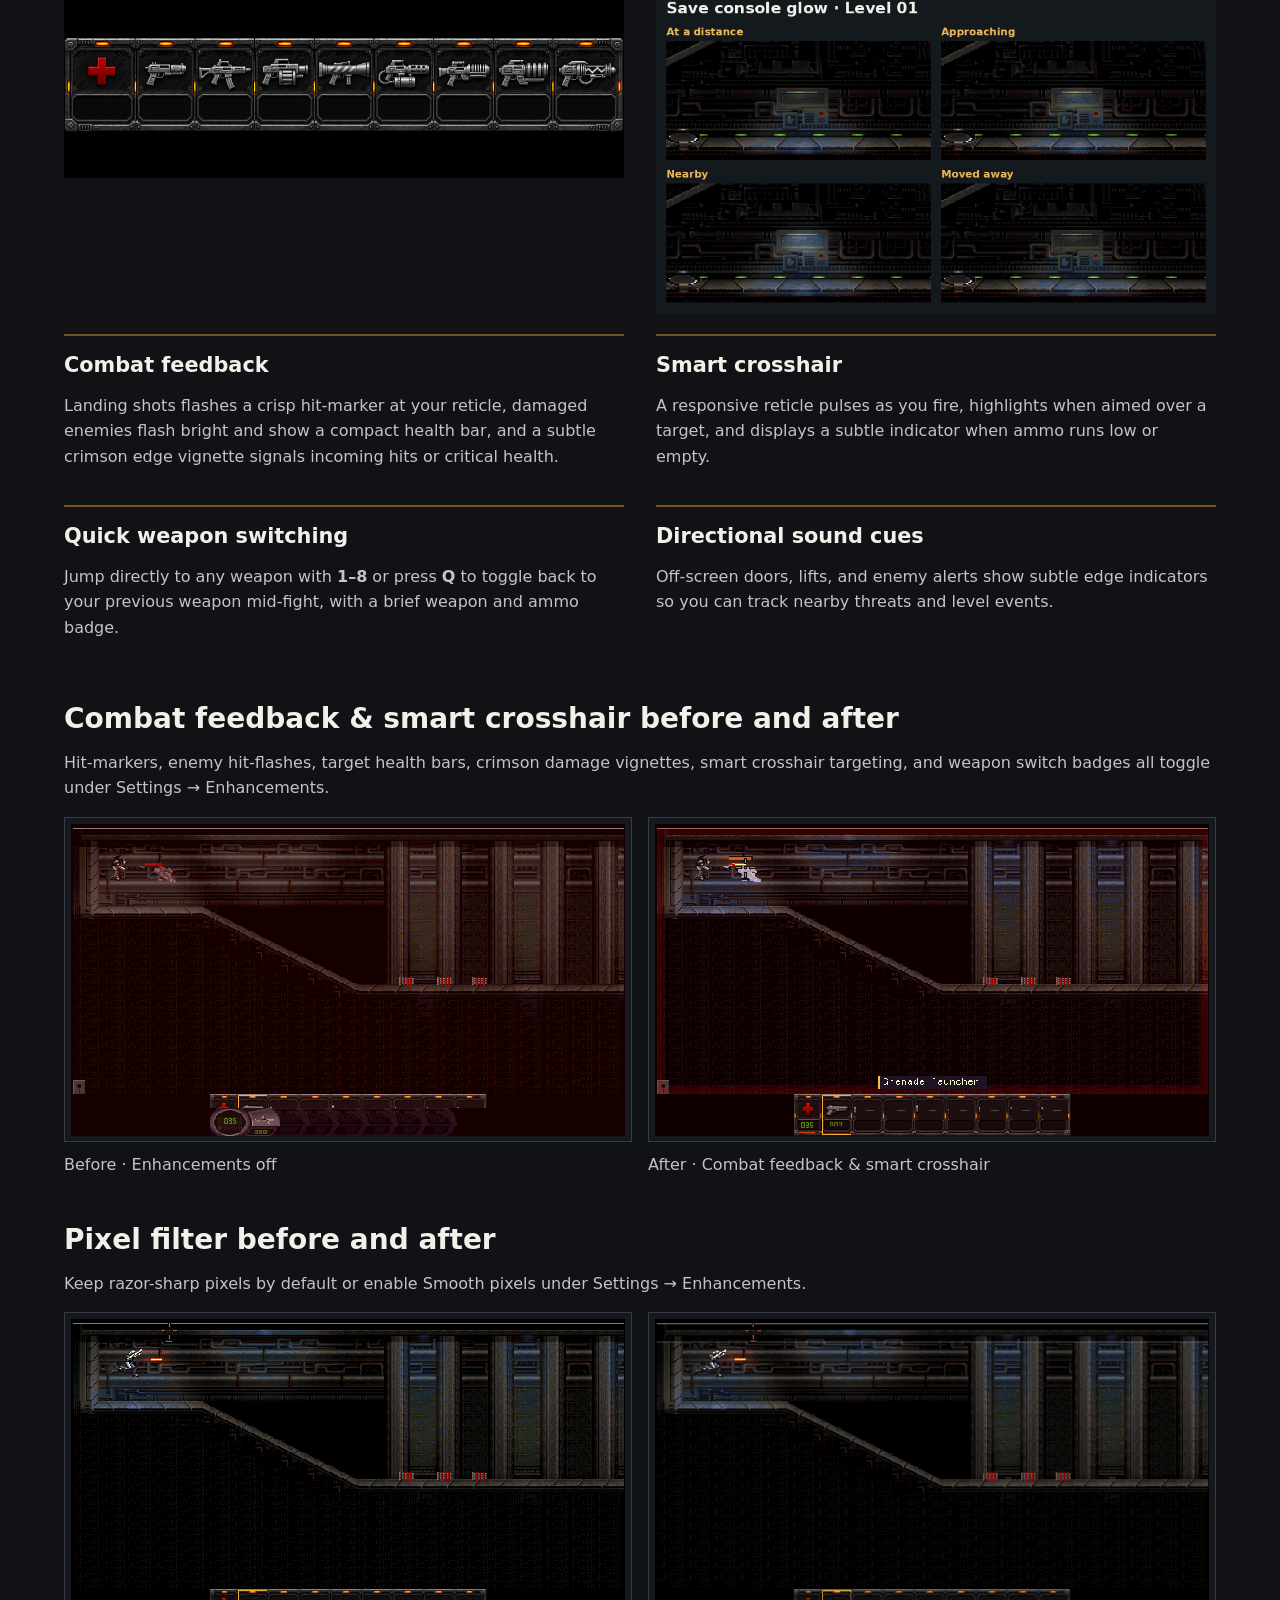
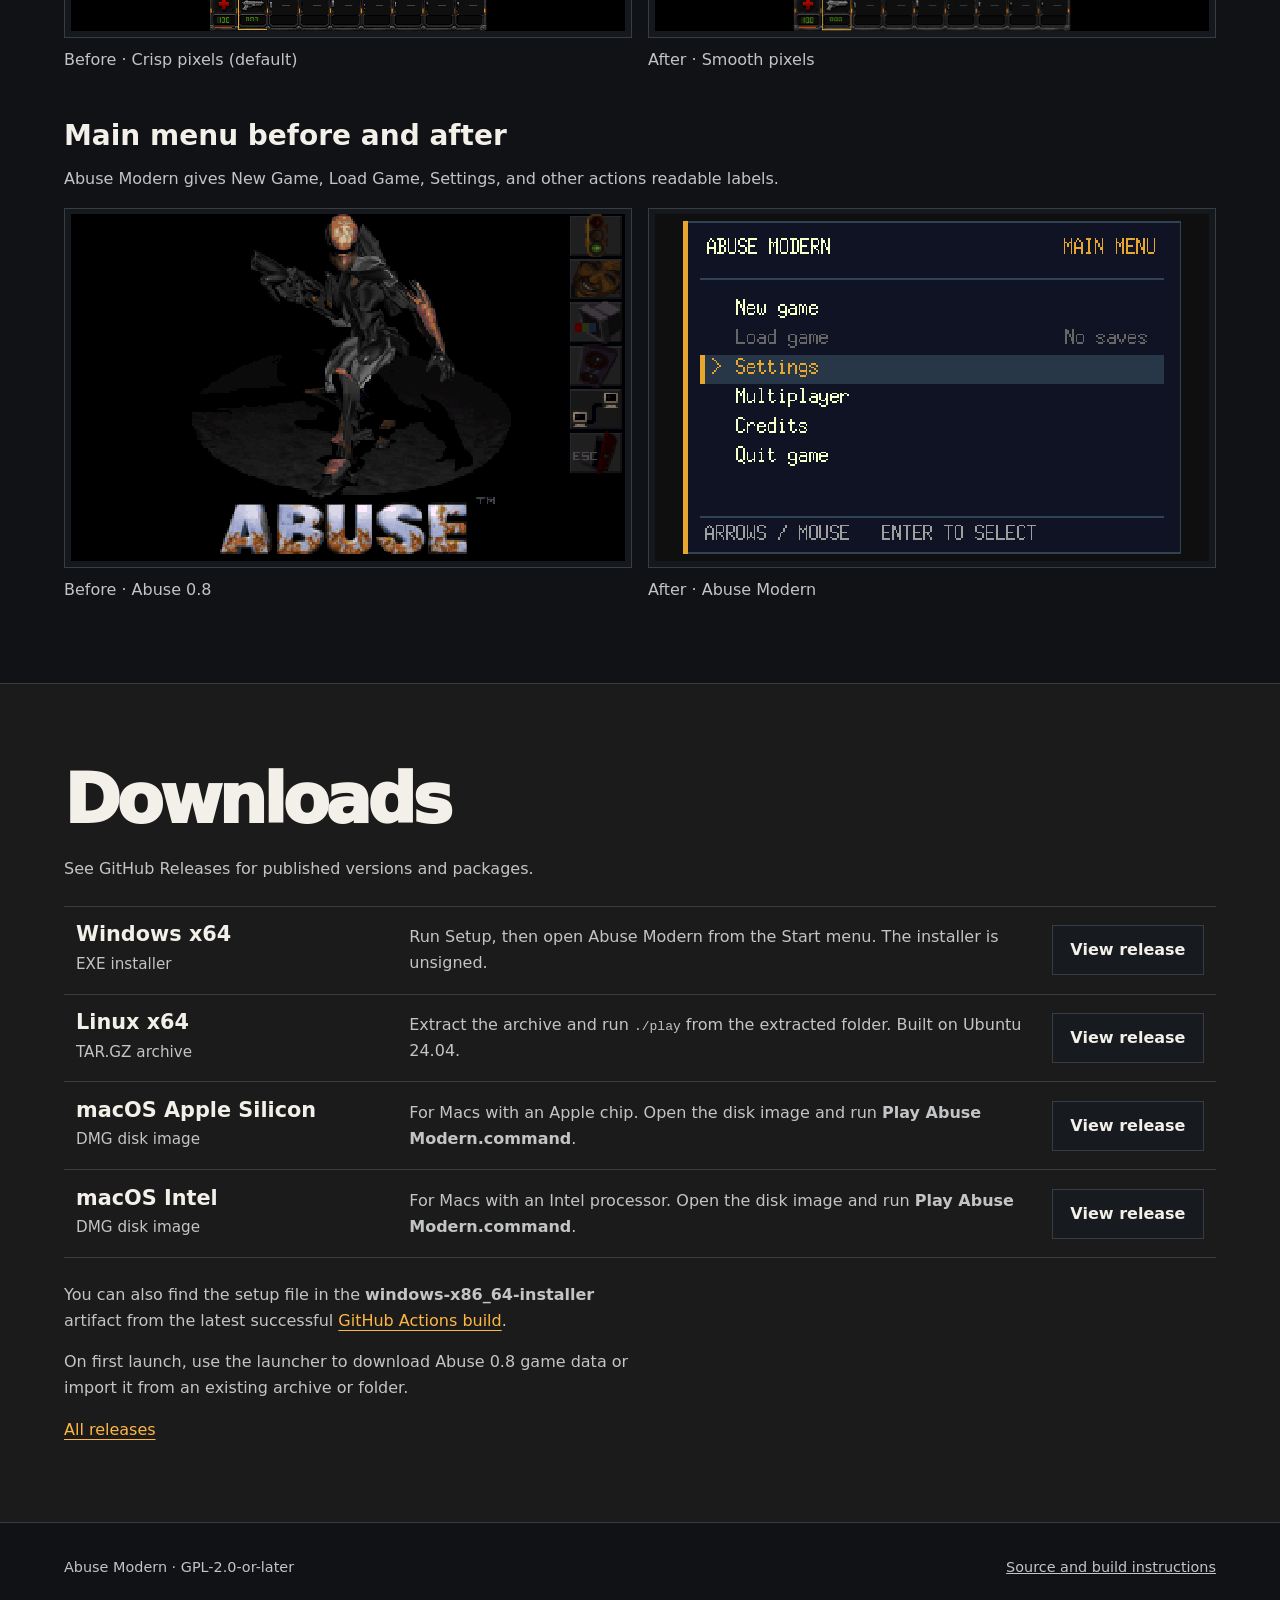
==== commit 518437dd: "Update project page with combat feedback and before-and-after screenshots" ====
--- a/index.html
+++ b/index.html
@@ -33,9 +33,9 @@
       <h2 id="feature-title">What’s new</h2>
       <figure class="comparison">
         <a href="screenshots/enhancements-comparison.png">
-          <img src="screenshots/enhancements-comparison.png" width="1948" height="600" alt="The same corridor with enhancements off on the left and on on the right. The enhanced view shows a redesigned HUD, a gold save marker, a brighter projectile trail and blue light on nearby terrain.">
+          <img src="screenshots/enhancements-comparison.png" width="1948" height="600" alt="The same corridor with enhancements off on the left and on on the right. The enhanced view shows a redesigned HUD, a brighter projectile trail and blue light on nearby terrain.">
         </a>
-        <figcaption>The same corridor with enhancements off and on. Open the image for a closer look.</figcaption>
+        <figcaption>The same corridor with enhancements off and on in an earlier build.</figcaption>
       </figure>
       <div class="features">
         <article>
@@ -44,7 +44,7 @@
         </article>
         <article>
           <h3>Widescreen and smoother motion</h3>
-          <p>Switch to a 640×360 view to see more of the level. The camera and objects interpolate at up to 60 frames per second. An optional pixel filter softens jagged edges.</p>
+          <p>Switch to a 640×360 view to see more of the level. The camera and objects interpolate at up to 60 frames per second, with an optional smooth pixel filter.</p>
         </article>
         <article>
           <h3>Modern HUD</h3>
@@ -53,12 +53,64 @@
         </article>
         <article>
           <h3>Checkpoint feedback</h3>
-          <div class="checkpoint">
-            <img src="screenshots/checkpoint-marker.png" width="1254" height="1254" loading="lazy" alt="Gold floppy-disk checkpoint marker.">
-            <p>A marker appears near save consoles, and the game confirms when your progress is saved.</p>
-          </div>
+          <p>Save consoles light up as you approach, and the game confirms when your progress is saved.</p>
+          <a href="screenshots/checkpoint-glow.png">
+            <img src="screenshots/checkpoint-glow.png" width="864" height="498" loading="lazy" alt="The save console gradually lights up on approach and dims when the player moves away.">
+          </a>
+        </article>
+        <article>
+          <h3>Combat feedback</h3>
+          <p>Landing shots flashes a crisp hit-marker at your reticle, damaged enemies flash bright and show a compact health bar, and a subtle crimson edge vignette signals incoming hits or critical health.</p>
+        </article>
+        <article>
+          <h3>Smart crosshair</h3>
+          <p>A responsive reticle pulses as you fire, highlights when aimed over a target, and displays a subtle indicator when ammo runs low or empty.</p>
+        </article>
+        <article>
+          <h3>Quick weapon switching</h3>
+          <p>Jump directly to any weapon with <strong>1–8</strong> or press <strong>Q</strong> to toggle back to your previous weapon mid-fight, with a brief weapon and ammo badge.</p>
+        </article>
+        <article>
+          <h3>Directional sound cues</h3>
+          <p>Off-screen doors, lifts, and enemy alerts show subtle edge indicators so you can track nearby threats and level events.</p>
         </article>
       </div>
+        <section class="menu-comparison" aria-labelledby="combat-title">
+          <h3 id="combat-title">Combat feedback &amp; smart crosshair before and after</h3>
+          <p>Hit-markers, enemy hit-flashes, target health bars, crimson damage vignettes, smart crosshair targeting, and weapon switch badges all toggle under Settings → Enhancements.</p>
+          <div class="menu-screenshots">
+            <figure class="comparison">
+              <a href="screenshots/combat-before.png">
+                <img src="screenshots/combat-before.png" width="640" height="360" loading="lazy" alt="Classic combat without hit-markers, target health bar, or damage vignette.">
+              </a>
+              <figcaption>Before · Enhancements off</figcaption>
+            </figure>
+            <figure class="comparison">
+              <a href="screenshots/combat-after.png">
+                <img src="screenshots/combat-after.png" width="640" height="360" loading="lazy" alt="Enhanced combat with enemy hit-flash, target health bar, hit-marker ticks, crimson damage vignette, smart crosshair, and weapon switch badge.">
+              </a>
+              <figcaption>After · Combat feedback &amp; smart crosshair</figcaption>
+            </figure>
+          </div>
+        </section>
+        <section class="menu-comparison" aria-labelledby="pixels-title">
+          <h3 id="pixels-title">Pixel filter before and after</h3>
+          <p>Keep razor-sharp pixels by default or enable Smooth pixels under Settings → Enhancements.</p>
+          <div class="menu-screenshots">
+            <figure class="comparison">
+              <a href="screenshots/pixels-crisp.png">
+                <img src="screenshots/pixels-crisp.png" width="640" height="360" loading="lazy" alt="Gameplay with crisp nearest-neighbor pixels.">
+              </a>
+              <figcaption>Before · Crisp pixels (default)</figcaption>
+            </figure>
+            <figure class="comparison">
+              <a href="screenshots/pixels-smooth.png">
+                <img src="screenshots/pixels-smooth.png" width="1280" height="720" loading="lazy" alt="Gameplay with the optional smooth pixel filter enabled.">
+              </a>
+              <figcaption>After · Smooth pixels</figcaption>
+            </figure>
+          </div>
+        </section>
         <section class="menu-comparison" aria-labelledby="menu-title">
           <h3 id="menu-title">Main menu before and after</h3>
           <p>Abuse Modern gives New Game, Load Game, Settings, and other actions readable labels.</p>
--- a/style.css
+++ b/style.css
@@ -65,8 +65,6 @@
 .features article { border-top: 2px solid #725129; padding-top: 1.15rem; }
 .features p, .install, #release-status { color: var(--muted); max-width: 58ch; }
 .hud { width: 100%; background: black; }
-.checkpoint { display: flex; align-items: center; gap: .75rem; }
-.checkpoint img { width: 4.5rem; flex: none; }
 .menu-comparison { margin-top: 3rem; }
 .menu-comparison h3 { font-size: 1.75rem; }
 .menu-comparison p { color: var(--muted); }
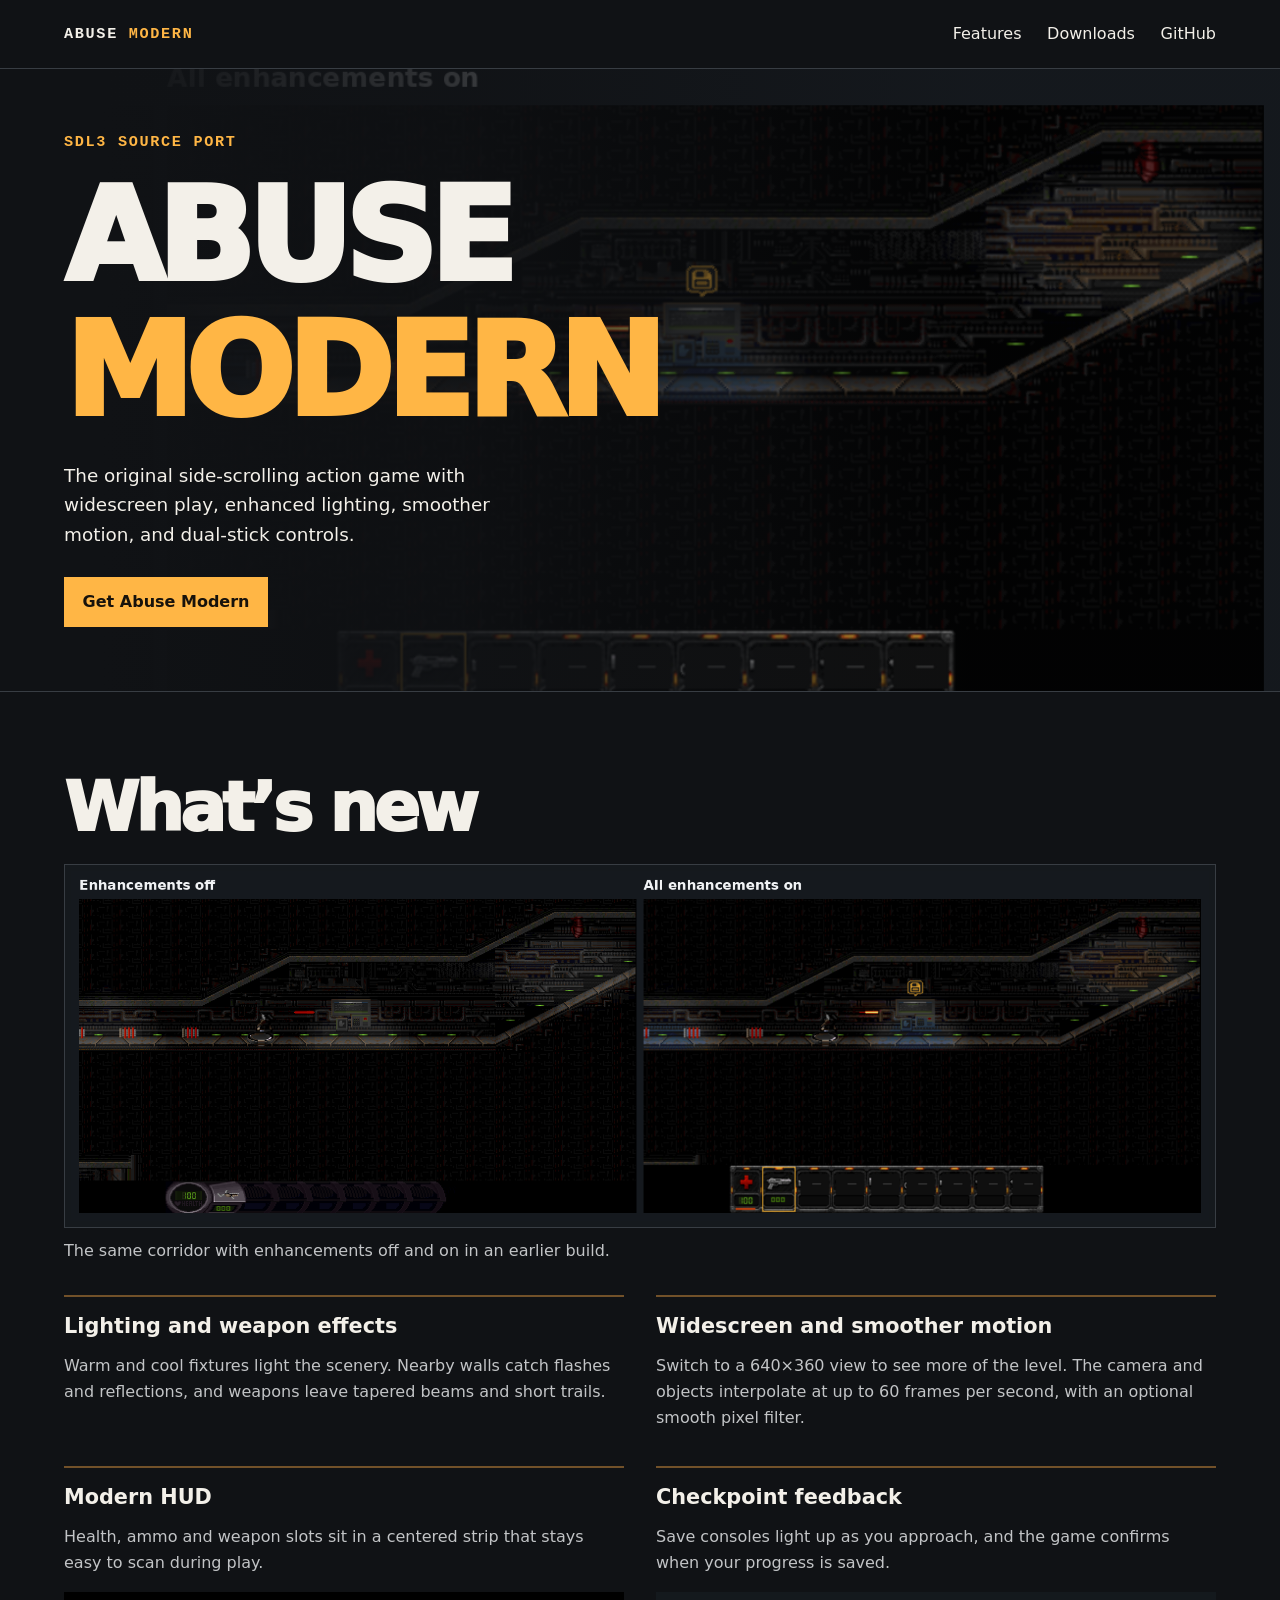
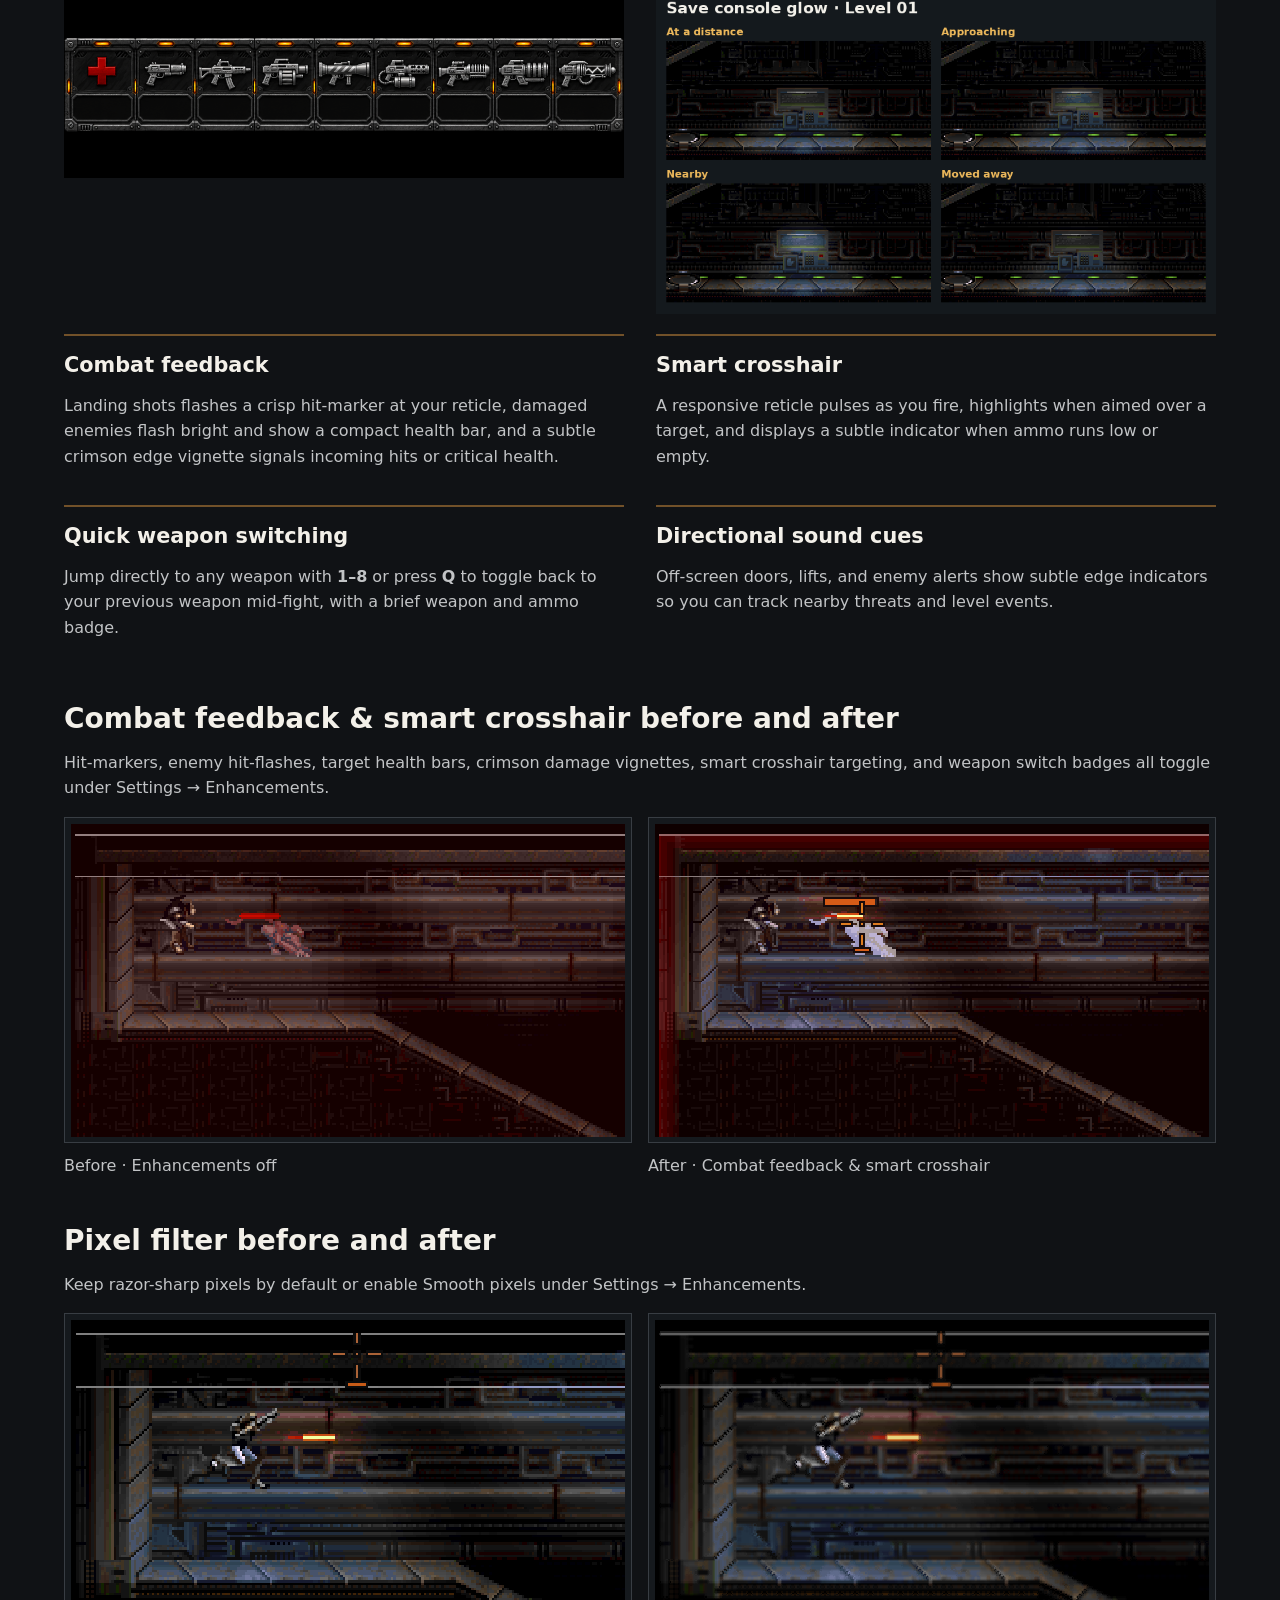
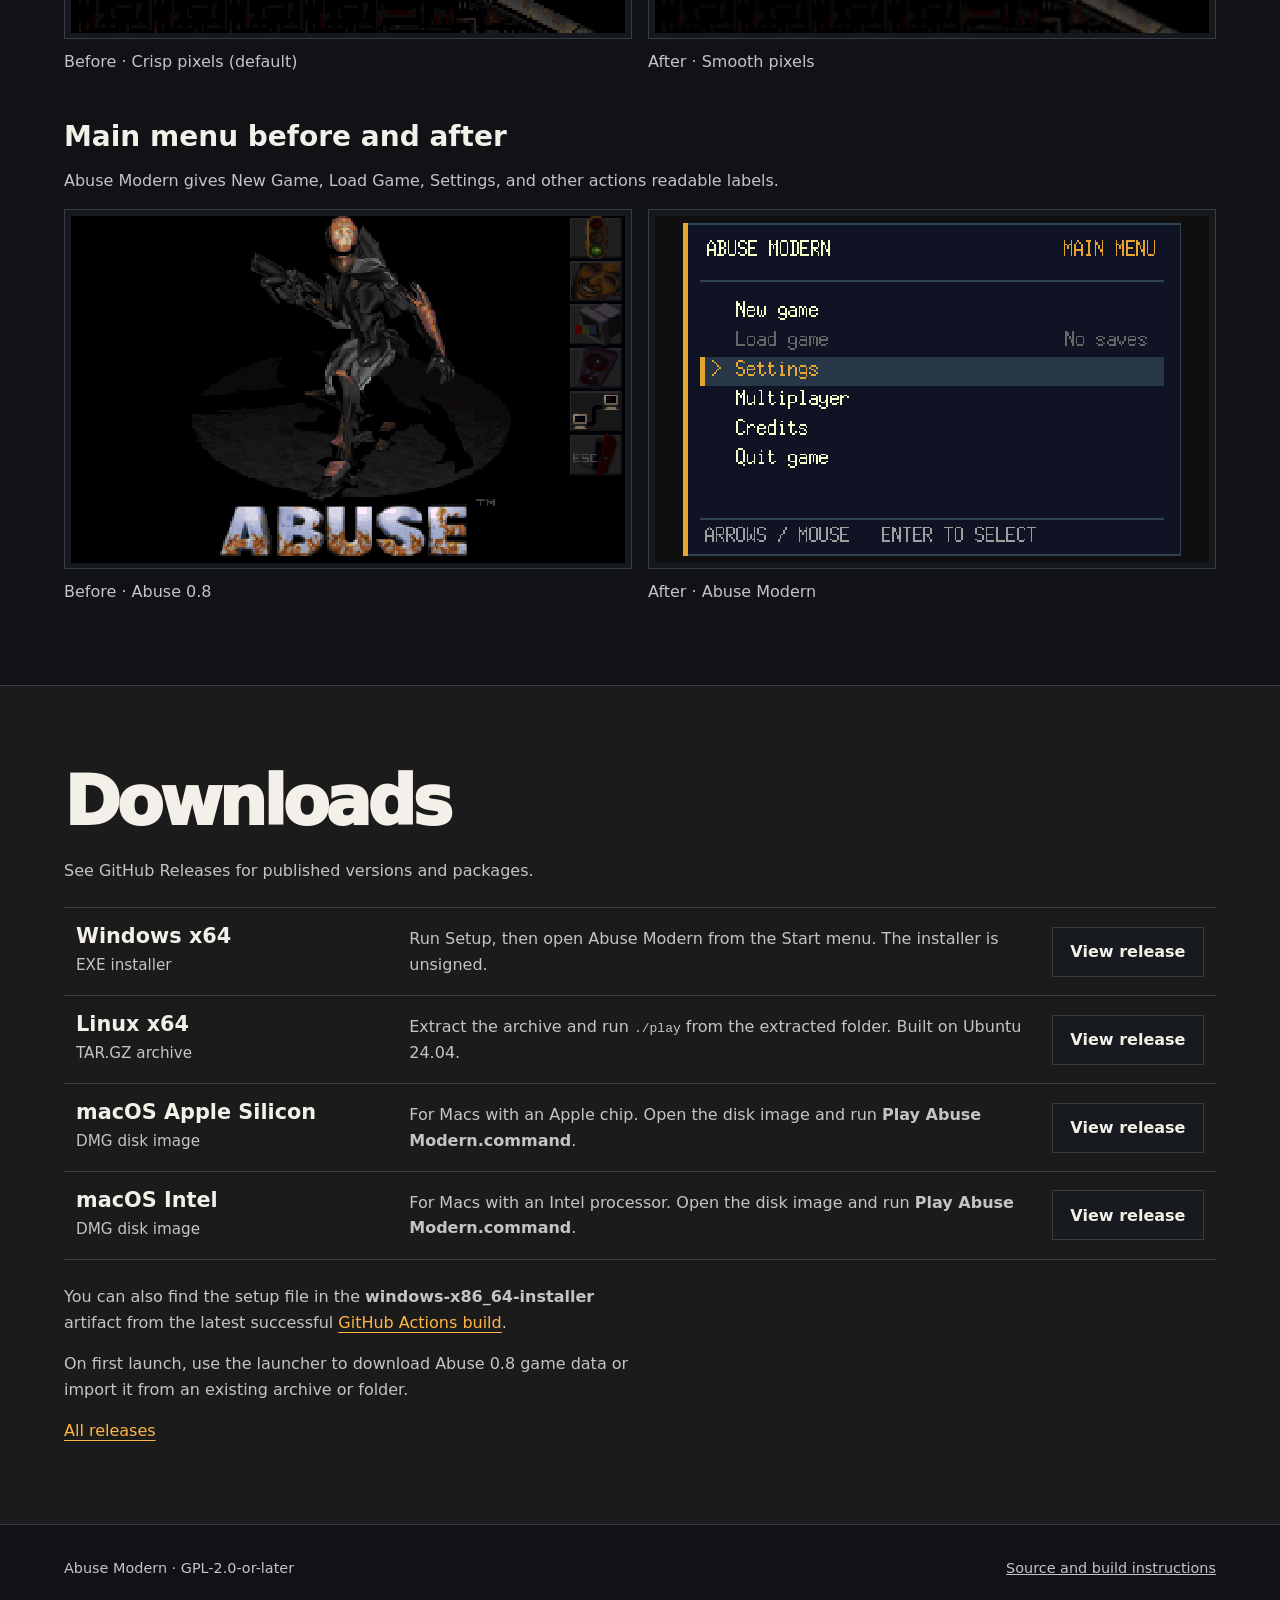
==== commit 2edf36cf: "Update cropped comparison screenshots" ====
--- a/index.html
+++ b/index.html
@@ -81,13 +81,13 @@
           <div class="menu-screenshots">
             <figure class="comparison">
               <a href="screenshots/combat-before.png">
-                <img src="screenshots/combat-before.png" width="640" height="360" loading="lazy" alt="Classic combat without hit-markers, target health bar, or damage vignette.">
+                <img src="screenshots/combat-before.png" width="560" height="316" loading="lazy" alt="Classic combat without hit-markers, target health bar, or damage vignette.">
               </a>
               <figcaption>Before · Enhancements off</figcaption>
             </figure>
             <figure class="comparison">
               <a href="screenshots/combat-after.png">
-                <img src="screenshots/combat-after.png" width="640" height="360" loading="lazy" alt="Enhanced combat with enemy hit-flash, target health bar, hit-marker ticks, crimson damage vignette, smart crosshair, and weapon switch badge.">
+                <img src="screenshots/combat-after.png" width="560" height="316" loading="lazy" alt="Enhanced combat with enemy hit-flash, target health bar, hit-marker ticks, crimson damage vignette, and smart crosshair.">
               </a>
               <figcaption>After · Combat feedback &amp; smart crosshair</figcaption>
             </figure>
@@ -99,13 +99,13 @@
           <div class="menu-screenshots">
             <figure class="comparison">
               <a href="screenshots/pixels-crisp.png">
-                <img src="screenshots/pixels-crisp.png" width="640" height="360" loading="lazy" alt="Gameplay with crisp nearest-neighbor pixels.">
+                <img src="screenshots/pixels-crisp.png" width="440" height="248" loading="lazy" alt="Gameplay with crisp nearest-neighbor pixels.">
               </a>
               <figcaption>Before · Crisp pixels (default)</figcaption>
             </figure>
             <figure class="comparison">
               <a href="screenshots/pixels-smooth.png">
-                <img src="screenshots/pixels-smooth.png" width="1280" height="720" loading="lazy" alt="Gameplay with the optional smooth pixel filter enabled.">
+                <img src="screenshots/pixels-smooth.png" width="440" height="248" loading="lazy" alt="Gameplay with the optional smooth pixel filter enabled.">
               </a>
               <figcaption>After · Smooth pixels</figcaption>
             </figure>
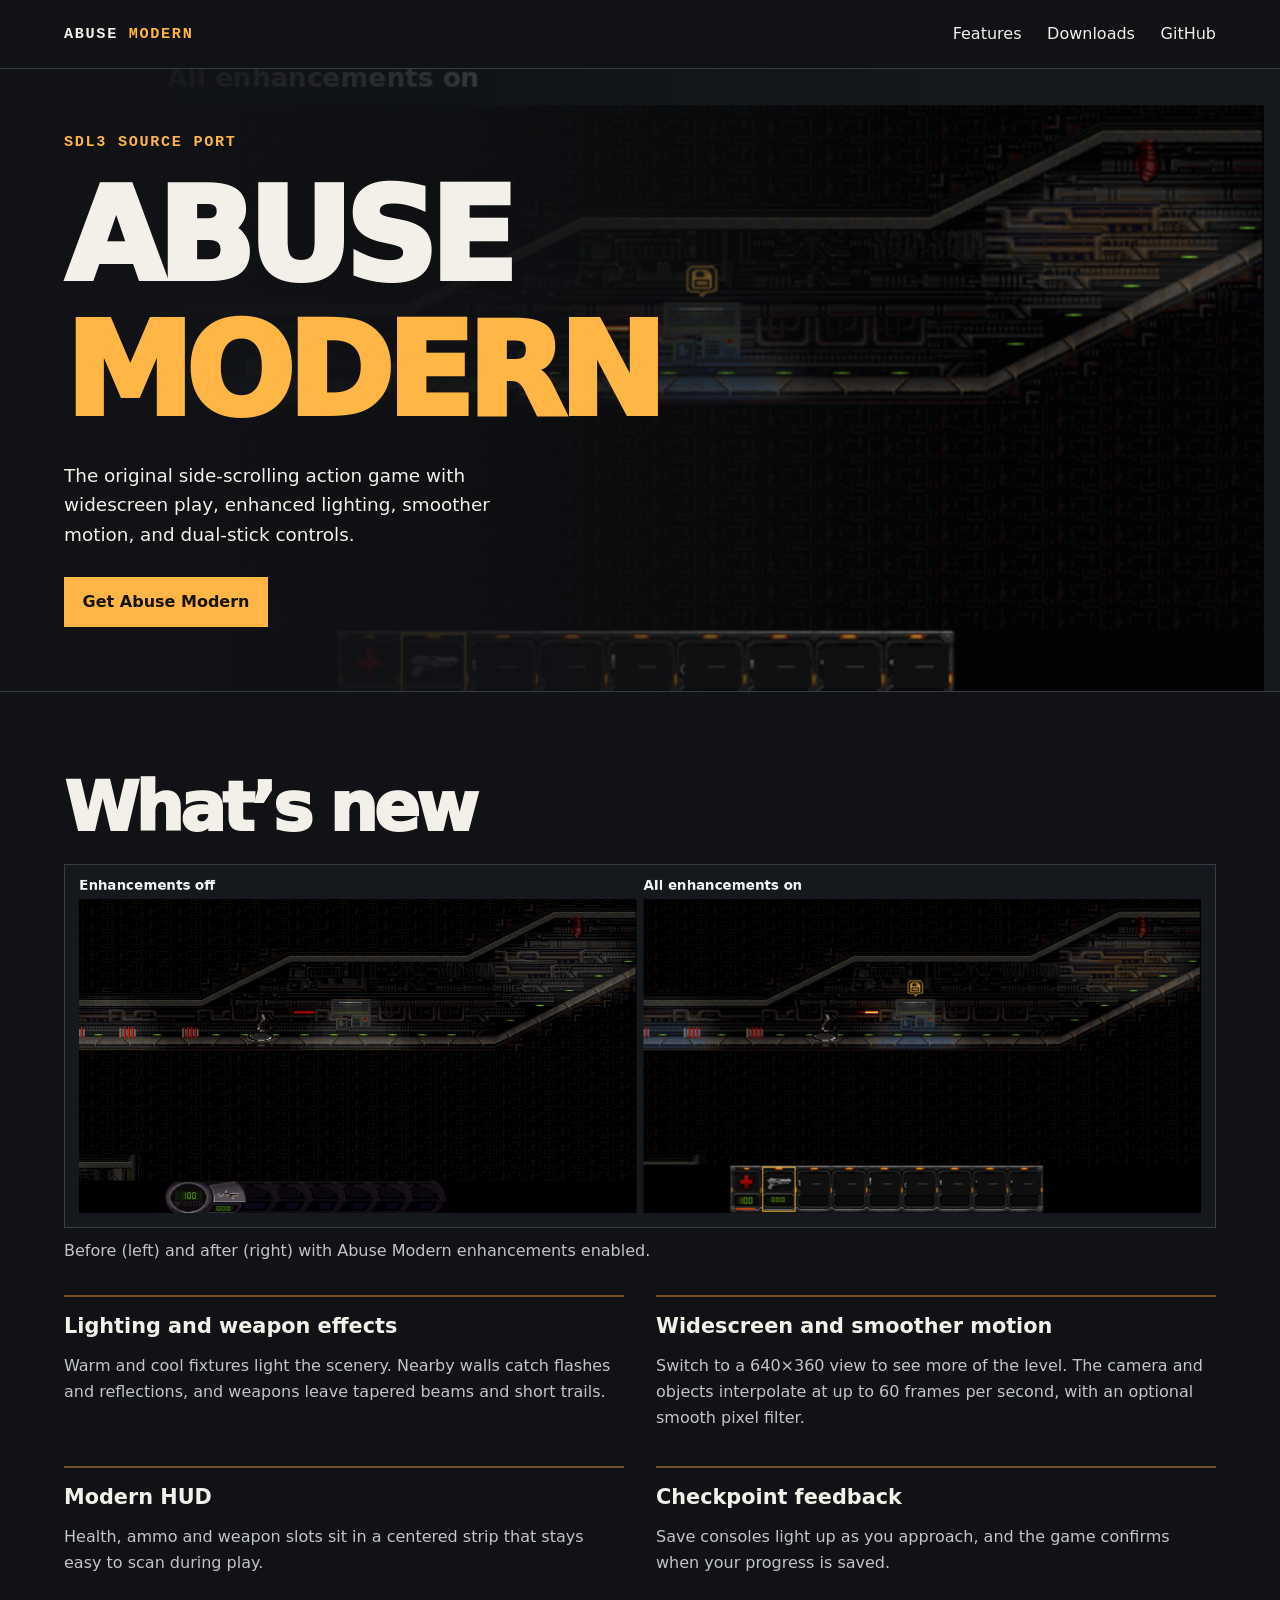
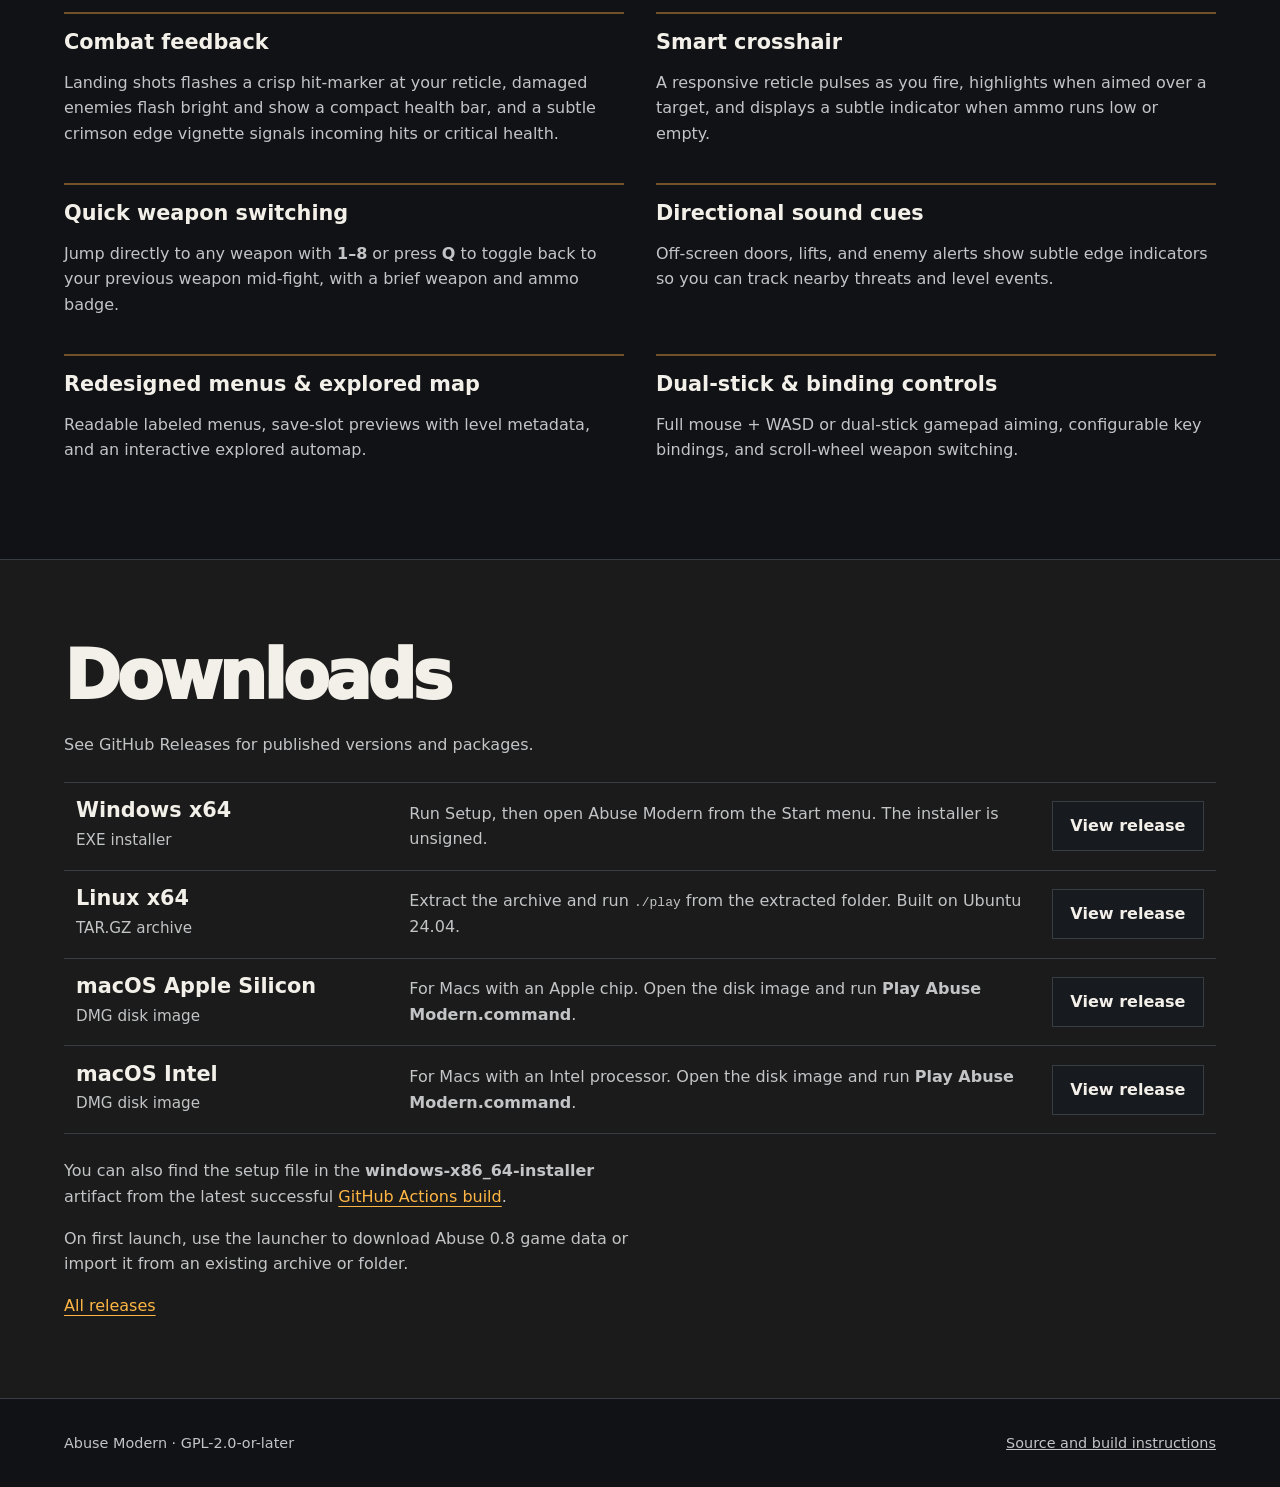
==== commit 58d556bb: "Keep single before-and-after image and list all enhancements" ====
--- a/index.html
+++ b/index.html
@@ -35,7 +35,7 @@
         <a href="screenshots/enhancements-comparison.png">
           <img src="screenshots/enhancements-comparison.png" width="1948" height="600" alt="The same corridor with enhancements off on the left and on on the right. The enhanced view shows a redesigned HUD, a brighter projectile trail and blue light on nearby terrain.">
         </a>
-        <figcaption>The same corridor with enhancements off and on in an earlier build.</figcaption>
+        <figcaption>Before (left) and after (right) with Abuse Modern enhancements enabled.</figcaption>
       </figure>
       <div class="features">
         <article>
@@ -49,14 +49,10 @@
         <article>
           <h3>Modern HUD</h3>
           <p>Health, ammo and weapon slots sit in a centered strip that stays easy to scan during play.</p>
-          <img class="hud" src="screenshots/hud-source.png" width="2172" height="724" loading="lazy" alt="The modern HUD artwork with a red health cross and eight weapon slots.">
         </article>
         <article>
           <h3>Checkpoint feedback</h3>
           <p>Save consoles light up as you approach, and the game confirms when your progress is saved.</p>
-          <a href="screenshots/checkpoint-glow.png">
-            <img src="screenshots/checkpoint-glow.png" width="864" height="498" loading="lazy" alt="The save console gradually lights up on approach and dims when the player moves away.">
-          </a>
         </article>
         <article>
           <h3>Combat feedback</h3>
@@ -74,61 +70,15 @@
           <h3>Directional sound cues</h3>
           <p>Off-screen doors, lifts, and enemy alerts show subtle edge indicators so you can track nearby threats and level events.</p>
         </article>
+        <article>
+          <h3>Redesigned menus &amp; explored map</h3>
+          <p>Readable labeled menus, save-slot previews with level metadata, and an interactive explored automap.</p>
+        </article>
+        <article>
+          <h3>Dual-stick &amp; binding controls</h3>
+          <p>Full mouse + WASD or dual-stick gamepad aiming, configurable key bindings, and scroll-wheel weapon switching.</p>
+        </article>
       </div>
-        <section class="menu-comparison" aria-labelledby="combat-title">
-          <h3 id="combat-title">Combat feedback &amp; smart crosshair before and after</h3>
-          <p>Hit-markers, enemy hit-flashes, target health bars, crimson damage vignettes, smart crosshair targeting, and weapon switch badges all toggle under Settings → Enhancements.</p>
-          <div class="menu-screenshots">
-            <figure class="comparison">
-              <a href="screenshots/combat-before.png">
-                <img src="screenshots/combat-before.png" width="560" height="316" loading="lazy" alt="Classic combat without hit-markers, target health bar, or damage vignette.">
-              </a>
-              <figcaption>Before · Enhancements off</figcaption>
-            </figure>
-            <figure class="comparison">
-              <a href="screenshots/combat-after.png">
-                <img src="screenshots/combat-after.png" width="560" height="316" loading="lazy" alt="Enhanced combat with enemy hit-flash, target health bar, hit-marker ticks, crimson damage vignette, and smart crosshair.">
-              </a>
-              <figcaption>After · Combat feedback &amp; smart crosshair</figcaption>
-            </figure>
-          </div>
-        </section>
-        <section class="menu-comparison" aria-labelledby="pixels-title">
-          <h3 id="pixels-title">Pixel filter before and after</h3>
-          <p>Keep razor-sharp pixels by default or enable Smooth pixels under Settings → Enhancements.</p>
-          <div class="menu-screenshots">
-            <figure class="comparison">
-              <a href="screenshots/pixels-crisp.png">
-                <img src="screenshots/pixels-crisp.png" width="440" height="248" loading="lazy" alt="Gameplay with crisp nearest-neighbor pixels.">
-              </a>
-              <figcaption>Before · Crisp pixels (default)</figcaption>
-            </figure>
-            <figure class="comparison">
-              <a href="screenshots/pixels-smooth.png">
-                <img src="screenshots/pixels-smooth.png" width="440" height="248" loading="lazy" alt="Gameplay with the optional smooth pixel filter enabled.">
-              </a>
-              <figcaption>After · Smooth pixels</figcaption>
-            </figure>
-          </div>
-        </section>
-        <section class="menu-comparison" aria-labelledby="menu-title">
-          <h3 id="menu-title">Main menu before and after</h3>
-          <p>Abuse Modern gives New Game, Load Game, Settings, and other actions readable labels.</p>
-          <div class="menu-screenshots">
-            <figure class="comparison">
-              <a href="screenshots/main-menu-classic.png">
-                <img src="screenshots/main-menu-classic.png" width="320" height="200" loading="lazy" alt="The Abuse 0.8 title screen with a vertical strip of unlabeled icon buttons along the right side.">
-              </a>
-              <figcaption>Before · Abuse 0.8</figcaption>
-            </figure>
-            <figure class="comparison">
-              <a href="screenshots/main-menu-modern.png">
-                <img src="screenshots/main-menu-modern.png" width="320" height="200" loading="lazy" alt="The Abuse Modern title screen with a labeled list of main menu actions.">
-              </a>
-              <figcaption>After · Abuse Modern</figcaption>
-            </figure>
-          </div>
-        </section>
     </section>
     <section class="download-section" id="downloads" aria-labelledby="download-title">
       <div class="wrap section">
